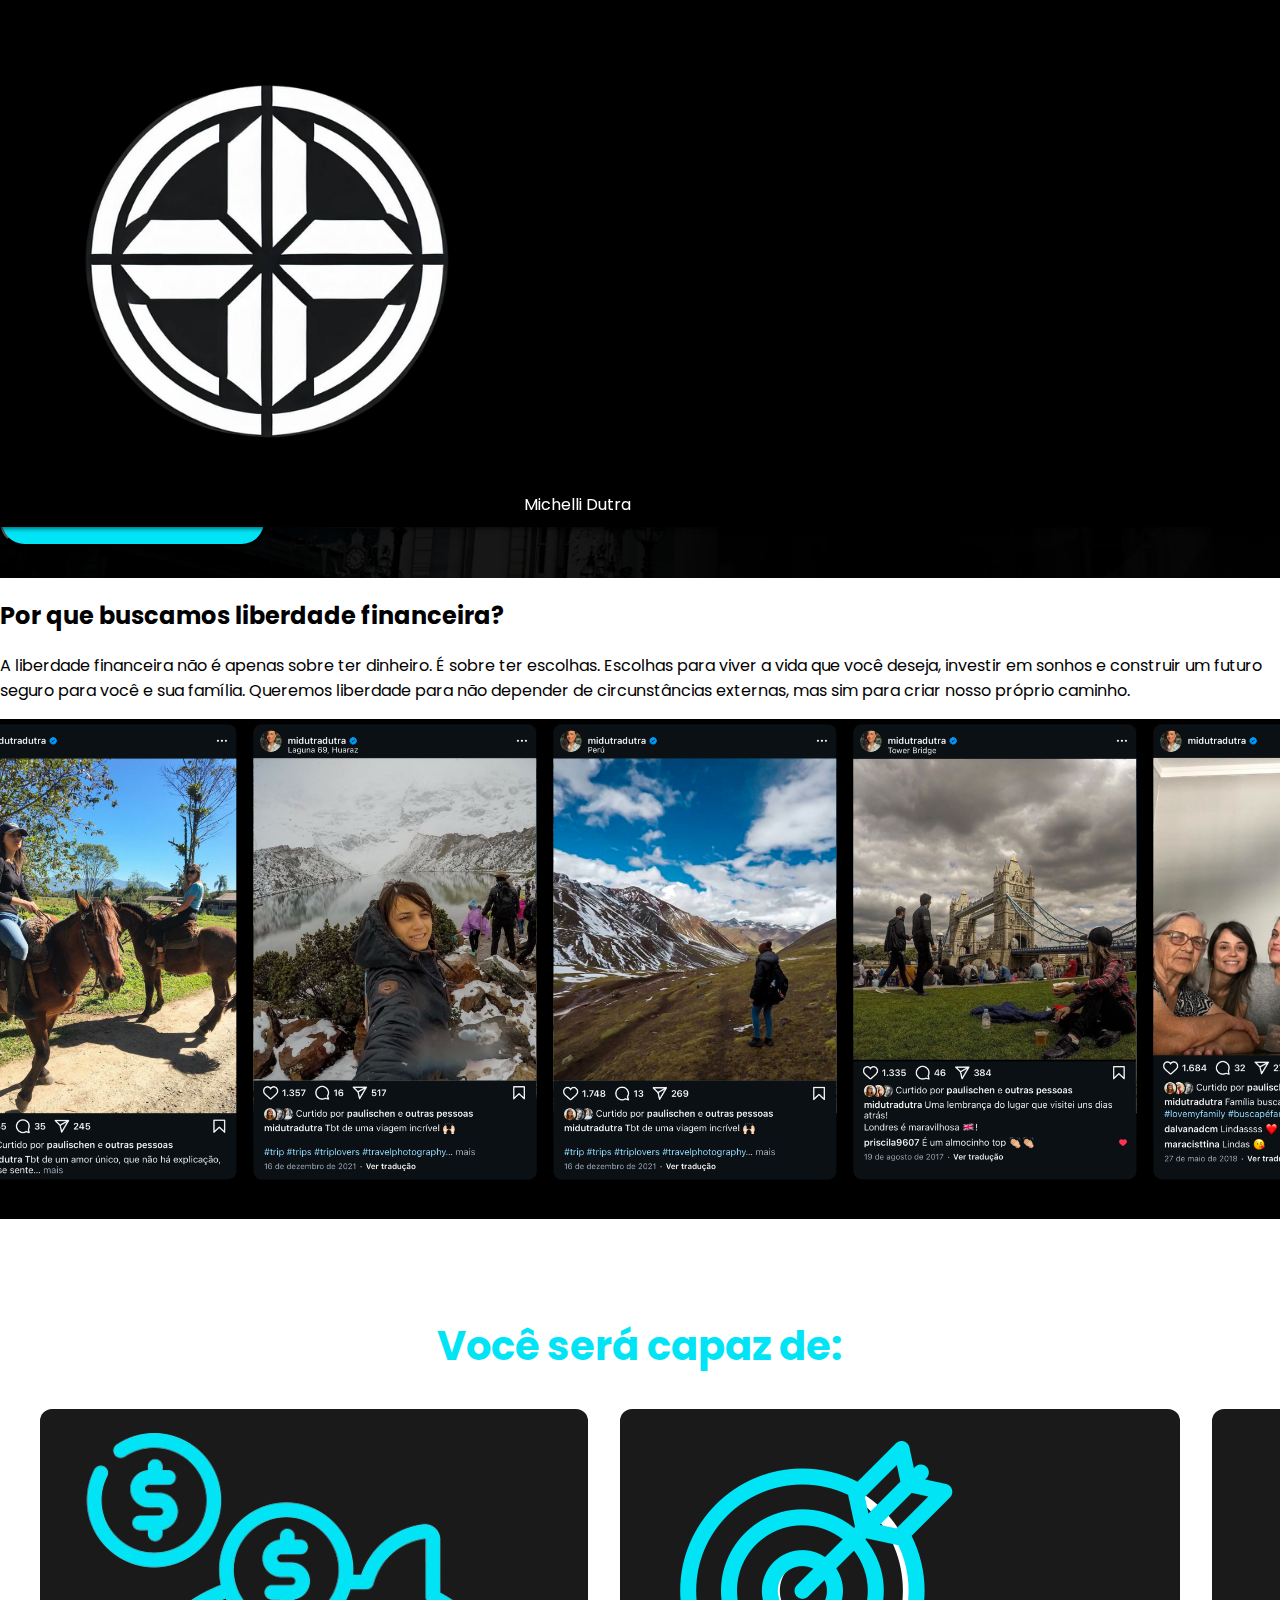
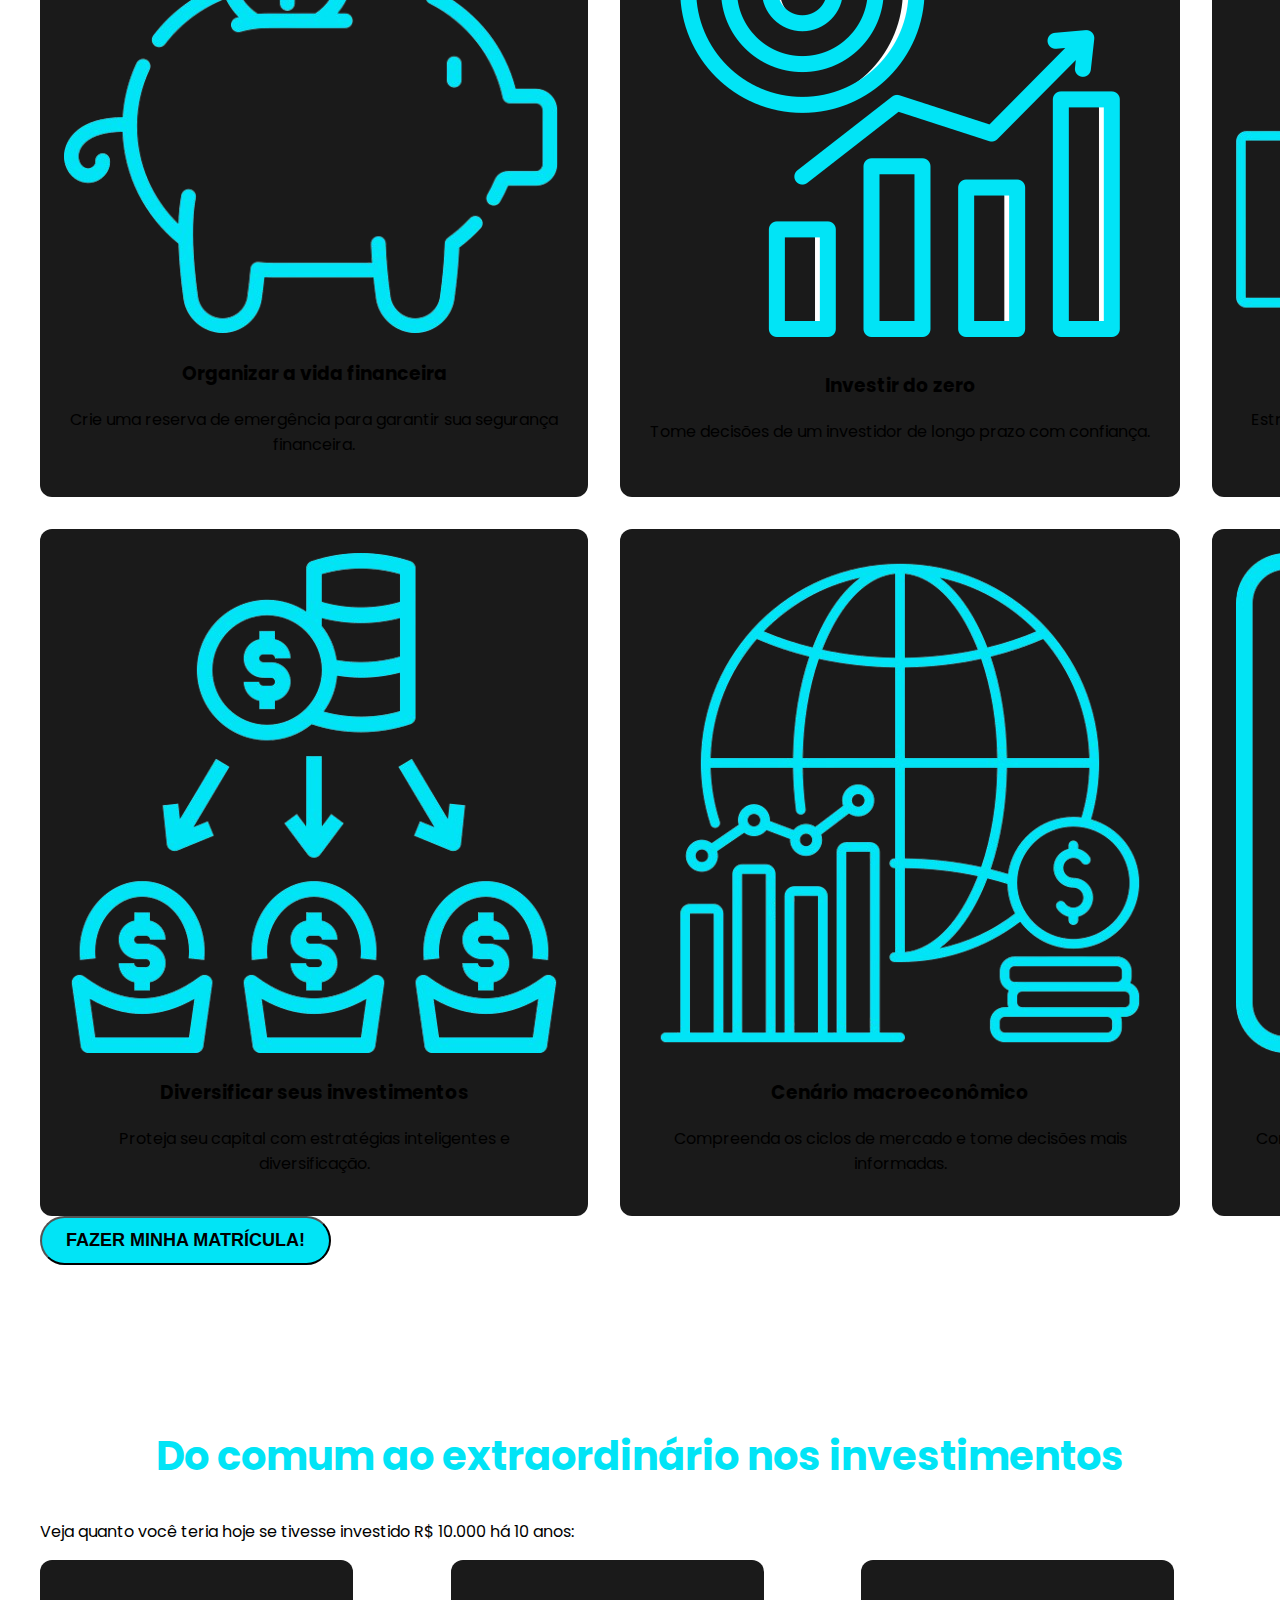
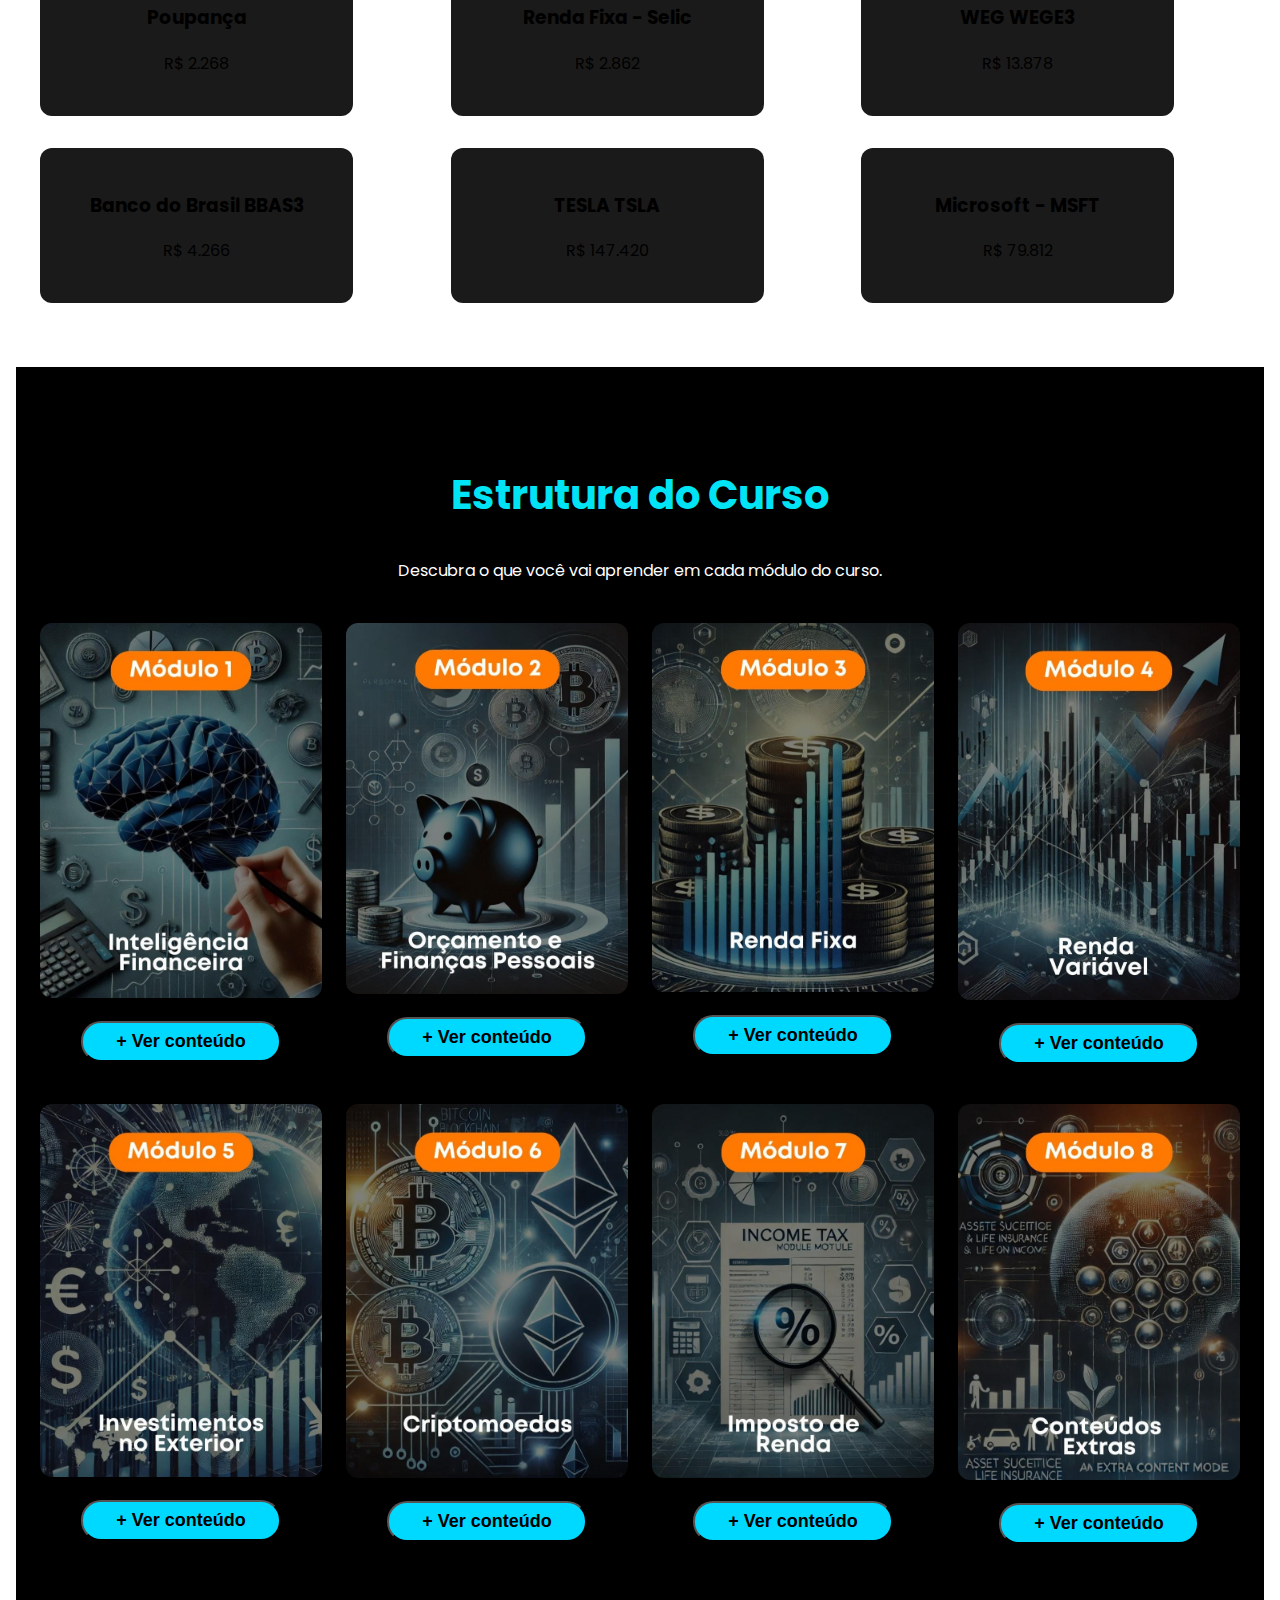
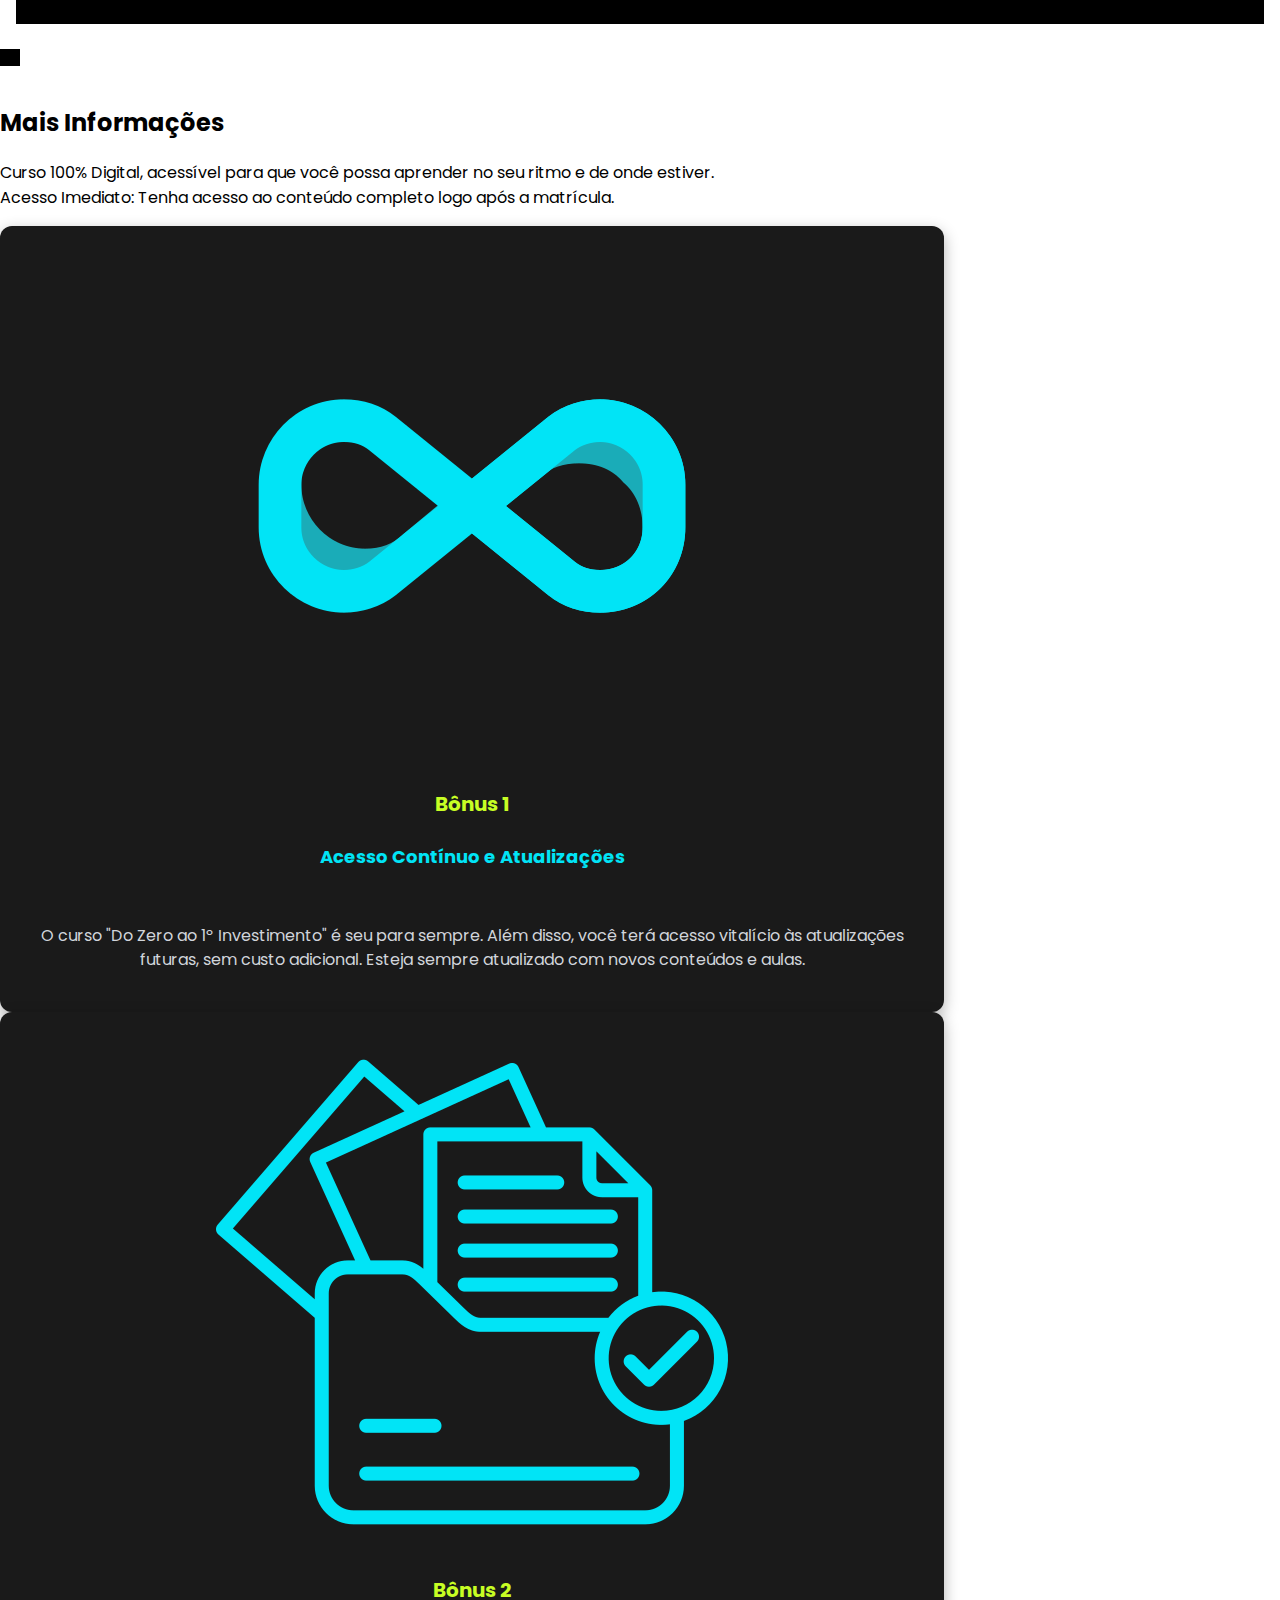
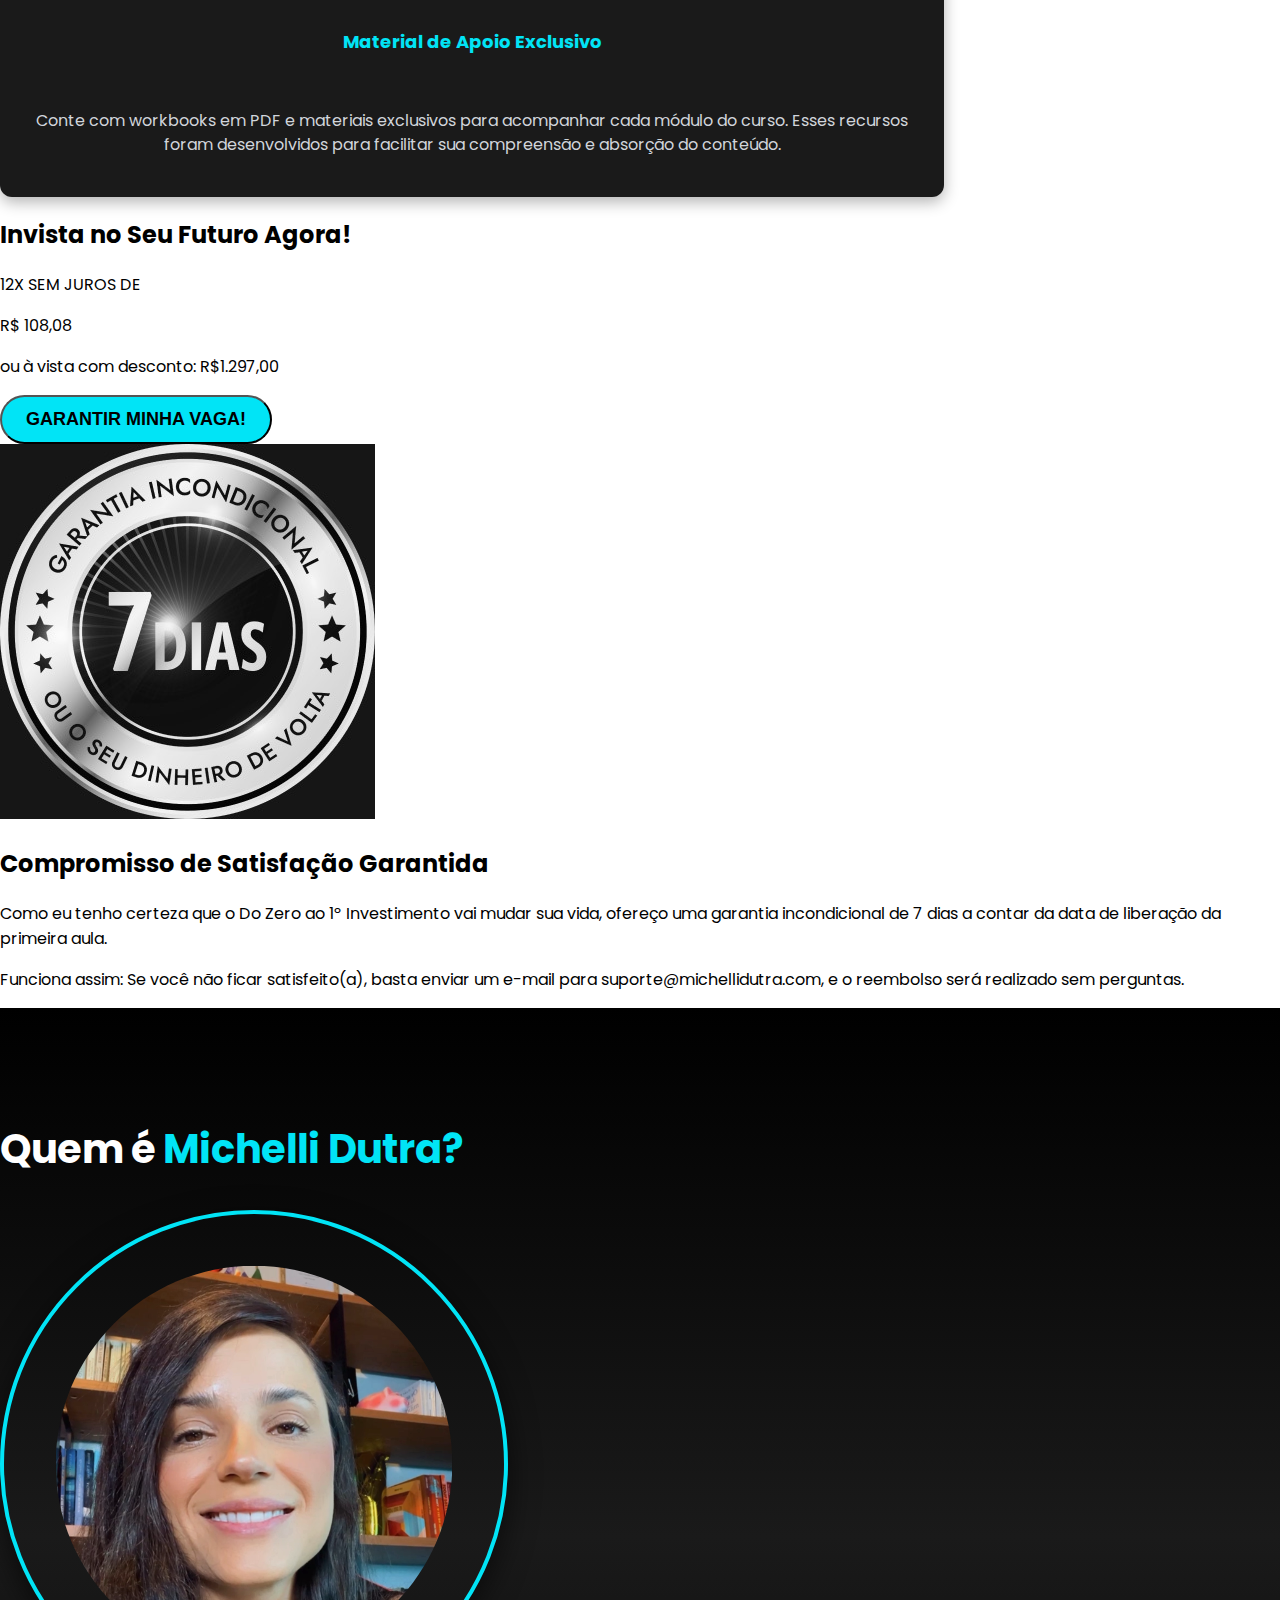
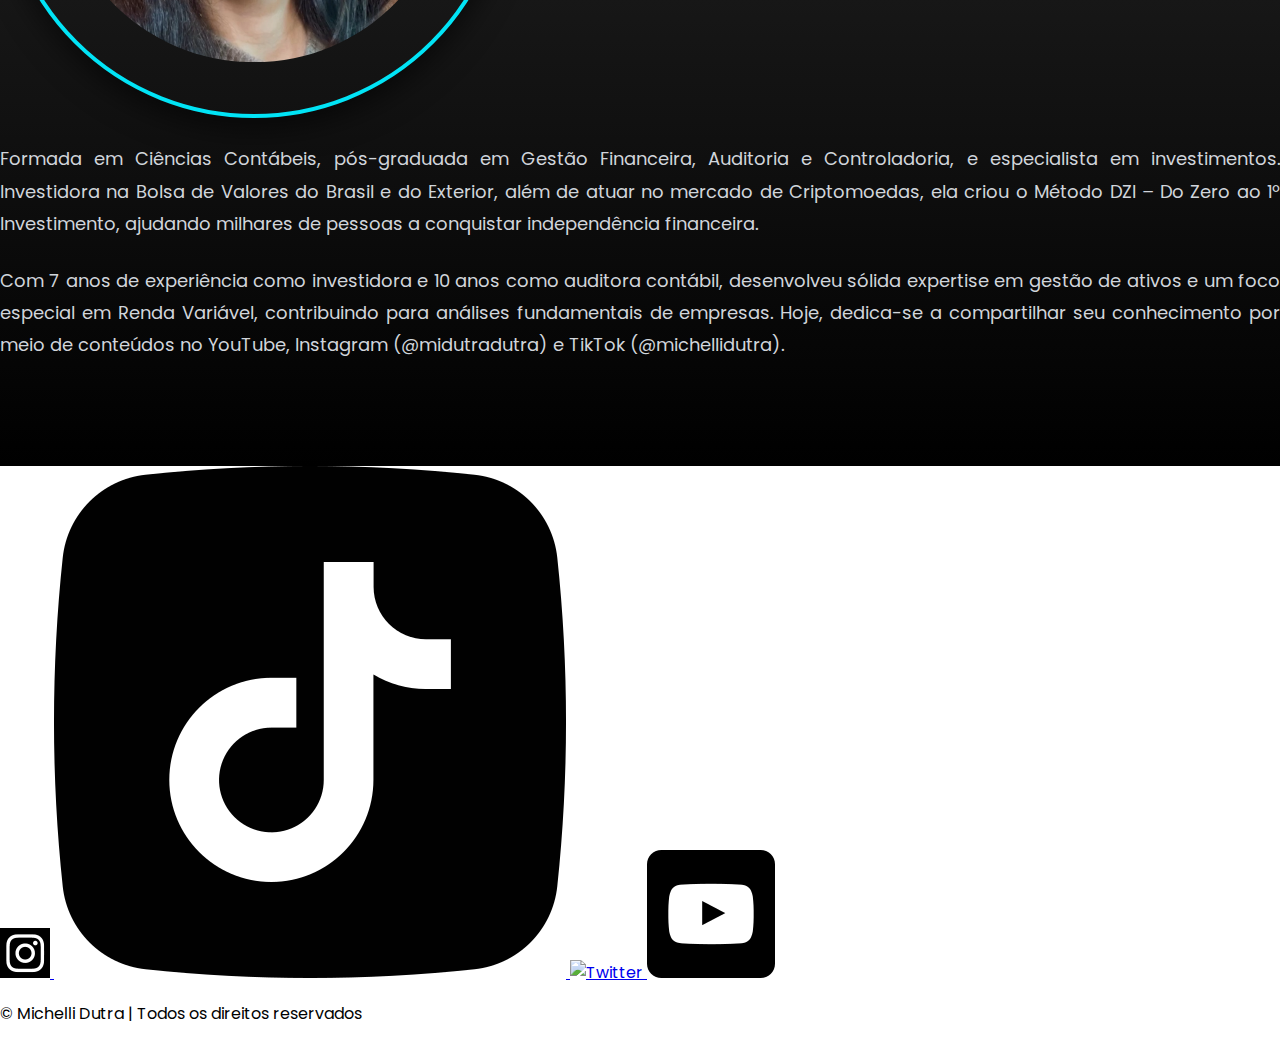
==== pages/dzi.html @ 47becf4f "Initial commit" ====
<!DOCTYPE html>
<html lang="pt-BR">
<head>
  <meta charset="UTF-8">
  <meta name="viewport" content="width=device-width, initial-scale=1.0">
  <title>Do Zero ao 1º Investimento</title>
  <script src="https://cdn.tailwindcss.com"></script>
  <link rel="stylesheet" href="../dzi.css">
  <style>
    @import url('https://fonts.googleapis.com/css2?family=Poppins:wght@400;600;700&display=swap');
  </style>
</head>
<body class="bg-black text-white font-poppins">

<!-- Navbar -->
<nav class="flex items-center justify-between p-4 bg-black fixed w-full top-0 z-10">
  <div class="flex items-center">
    <!-- Logo -->
    <img src="../assets/logo_dzi.png" alt="Logo DZI" class="w-10 h-10 mr-2">
    <!-- Nome -->
    <a href="/" class="text-2xl font-bold text-white hover:text-[#01e4f6]">Michelli Dutra</a>
  </div>
</nav>


<!-- Section 1 -->
<section
  id="header"
  class="pt-24 flex flex-col items-start md:flex-row justify-between px-6 md:px-20 py-12 bg-black bg-cover"
>
  <!-- Imagem no modo responsivo -->
  <div class="responsive-banner">
    <img src="../assets/banner2.png" alt="Banner Responsivo" class="w-full h-auto">
  </div>

  <!-- Texto principal -->
  <div class="p-6 rounded-lg" style="margin-top: 10px;">
    <h1 class="text-4xl md:text-4xl font-bold text-[#01e4f6] leading-tight">
      Do Zero ao 1º Investimento!
    </h1>
    <p class="mt-4 text-lg text-white">
      O treinamento completo de educação financeira que irá te ensinar a investir no Brasil e no exterior,
      mesmo que hoje você não saiba nada sobre o assunto.
    </p>
    <a href="https://pay.kiwify.com.br/CbCxP1Y">
      <button
        class="btn-left cta-button btn-primary font-bold mt-4 w-full max-w-xs px-12 py-2 text-lg"
      >
        GARANTIR MINHA VAGA
      </button>
    </a>
      
  </div>
</section>


  <!-- Section 2 -->
  <section id="liberdade-financeira" class="py-12 px-6 md:px-20 bg-gradient-to-b from-black via-[#1a1a1a] to-black text-white">
    <h2 class="text-3xl md:text-4xl font-bold text-center text-[#01e4f6]">
      Por que buscamos liberdade financeira?
    </h2>
    <p class="mt-4 text-lg text-center text-gray-300">
      A liberdade financeira não é apenas sobre ter dinheiro. É sobre ter escolhas. 
      Escolhas para viver a vida que você deseja, investir em sonhos e construir 
      um futuro seguro para você e sua família. Queremos liberdade para não depender 
      de circunstâncias externas, mas sim para criar nosso próprio caminho.
    </p>
  
    <!-- Galeria Carrossel -->
    <div class="carousel-container mt-8 overflow-hidden">
      <div class="carousel-track flex">
        <!-- Slides -->     
        <img src="../assets/carrosel/c1.png" alt="Imagem 1" class="carousel-item">
        <img src="../assets/carrosel/c2.png" alt="Imagem 2" class="carousel-item">
        <img src="../assets/carrosel/c3.png" alt="Imagem 3" class="carousel-item">
        <img src="../assets/carrosel/c4.png" alt="Imagem 4" class="carousel-item">
        <img src="../assets/carrosel/c5.png" alt="Imagem 5" class="carousel-item">
        <img src="../assets/carrosel/c6.png" alt="Imagem 6" class="carousel-item">
        <img src="../assets/carrosel/c7.png" alt="Imagem 7" class="carousel-item">
        <img src="../assets/carrosel/c8.png" alt="Imagem 8" class="carousel-item">
        <img src="../assets/carrosel/c9.png" alt="Imagem 9" class="carousel-item">
        <img src="../assets/carrosel/c10.png" alt="Imagem 10" class="carousel-item">
        <img src="../assets/carrosel/c11.png" alt="Imagem 11" class="carousel-item">
        <img src="../assets/carrosel/c12.png" alt="Imagem 12" class="carousel-item">
        <img src="../assets/carrosel/c13.png" alt="Imagem 13" class="carousel-item">
        <img src="../assets/carrosel/c14.png" alt="Imagem 14" class="carousel-item">
        <img src="../assets/carrosel/c15.png" alt="Imagem 15" class="carousel-item">
        <img src="../assets/carrosel/c16.png" alt="Imagem 16" class="carousel-item">
        <img src="../assets/carrosel/c17.png" alt="Imagem 17" class="carousel-item">
      </div>
    </div>    

  </section>

  <!-- Section 3 -->
  <section id="resultados" class="py-16 px-6 md:px-20 bg-black text-white relative">
    <!-- Fundo decorativo -->
    <div class="absolute inset-0 bg-gradient-to-r from-transparent via-[#01e4f6] to-transparent opacity-10 z-0"></div>
  
    <!-- Título -->
    <h2 class="text-3xl md:text-4xl font-bold text-center text-white">
      Você será capaz de:
    </h2>    
  
    <!-- Cards com imagens -->
    <div class="mt-12 grid grid-cols-1 md:grid-cols-3 gap-8 relative z-10">
      <!-- Card 1 -->
      <div class="group relative p-8 border border-[#01e4f6] rounded-lg shadow-lg transition-all duration-500 hover:scale-105">
        <div class="absolute inset-0 bg-black group-hover:bg-gradient-to-b group-hover:from-[#01e4f6] group-hover:to-black transition-all duration-500 opacity-90 rounded-lg"></div>
        <div class="relative z-10">
          <img src="../assets/pigbank2.png" alt="Organizar a vida financeira" class="mb-6 w-16 h-16 mx-auto opacity-75 group-hover:opacity-100 transition-opacity duration-300">
          <h3 class="text-lg font-semibold text-center">Organizar a vida financeira</h3>
          <p class="mt-4 text-sm text-center">
            Crie uma reserva de emergência para garantir sua segurança financeira.
          </p>
        </div>
      </div>
  
      <!-- Card 2 -->
      <div class="group relative p-8 border border-[#01e4f6] rounded-lg shadow-lg transition-all duration-500 hover:scale-105">
        <div class="absolute inset-0 bg-black group-hover:bg-gradient-to-b group-hover:from-[#01e4f6] group-hover:to-black transition-all duration-500 opacity-90 rounded-lg"></div>
        <div class="relative z-10">
          <img src="../assets/objetivos2.png" alt="Investir do zero" class="mb-6 w-16 h-16 mx-auto opacity-75 group-hover:opacity-100 transition-opacity duration-300">
          <h3 class="text-lg font-semibold text-center">Investir do zero</h3>
          <p class="mt-4 text-sm text-center">
            Tome decisões de um investidor de longo prazo com confiança.
          </p>
        </div>
      </div>
  
      <!-- Card 3 -->
      <div class="group relative p-8 border border-[#01e4f6] rounded-lg shadow-lg transition-all duration-500 hover:scale-105">
        <div class="absolute inset-0 bg-black group-hover:bg-gradient-to-b group-hover:from-[#01e4f6] group-hover:to-black transition-all duration-500 opacity-90 rounded-lg"></div>
        <div class="relative z-10">
          <img src="../assets/patrimonio2.png" alt="Plano de aposentadoria" class="mb-6 w-16 h-16 mx-auto opacity-75 group-hover:opacity-100 transition-opacity duration-300">
          <h3 class="text-lg font-semibold text-center">Plano de aposentadoria</h3>
          <p class="mt-4 text-sm text-center">
            Estruture seu plano de sucessão e conquiste independência financeira.
          </p>
        </div>
      </div>
  
      <!-- Card 4 -->
      <div class="group relative p-8 border border-[#01e4f6] rounded-lg shadow-lg transition-all duration-500 hover:scale-105">
        <div class="absolute inset-0 bg-black group-hover:bg-gradient-to-b group-hover:from-[#01e4f6] group-hover:to-black transition-all duration-500 opacity-90 rounded-lg"></div>
        <div class="relative z-10">
          <img src="../assets/diversificar2.png" alt="Diversificar seus investimentos" class="mb-6 w-16 h-16 mx-auto opacity-75 group-hover:opacity-100 transition-opacity duration-300">
          <h3 class="text-lg font-semibold text-center">Diversificar seus investimentos</h3>
          <p class="mt-4 text-sm text-center">
            Proteja seu capital com estratégias inteligentes e diversificação.
          </p>
        </div>
      </div>
  
      <!-- Card 5 -->
      <div class="group relative p-8 border border-[#01e4f6] rounded-lg shadow-lg transition-all duration-500 hover:scale-105">
        <div class="absolute inset-0 bg-black group-hover:bg-gradient-to-b group-hover:from-[#01e4f6] group-hover:to-black transition-all duration-500 opacity-90 rounded-lg"></div>
        <div class="relative z-10">
          <img src="../assets/economia2.png" alt="Cenário macroeconômico" class="mb-6 w-16 h-16 mx-auto opacity-75 group-hover:opacity-100 transition-opacity duration-300">
          <h3 class="text-lg font-semibold text-center">Cenário macroeconômico</h3>
          <p class="mt-4 text-sm text-center">
            Compreenda os ciclos de mercado e tome decisões mais informadas.
          </p>
        </div>
      </div>
  
      <!-- Card 6 -->
      <div class="group relative p-8 border border-[#01e4f6] rounded-lg shadow-lg transition-all duration-500 hover:scale-105">
        <div class="absolute inset-0 bg-black group-hover:bg-gradient-to-b group-hover:from-[#01e4f6] group-hover:to-black transition-all duration-500 opacity-90 rounded-lg"></div>
        <div class="relative z-10">
          <img src="../assets/carteirainvestimentos2.png" alt="Montar sua própria carteira" class="mb-6 w-16 h-16 mx-auto opacity-75 group-hover:opacity-100 transition-opacity duration-300">
          <h3 class="text-lg font-semibold text-center">Montar sua própria carteira</h3>
          <p class="mt-4 text-sm text-center">
            Construa uma carteira personalizada que atenda aos seus objetivos.
          </p>
        </div>
      </div>
    </div>   
    <div class="flex justify-center">
      <a href="https://pay.kiwify.com.br/CbCxP1Y">
        <button
          class="cta-button btn-primary font-bold mt-10 w-full max-w-xs px-12 py-2 text-lg"
        >
          FAZER MINHA MATRÍCULA!
        </button>
      </a>
    </div>                
  </section>

  <!-- Section 4 -->
<section id="investimentos" class="py-16 px-6 md:px-20 bg-[#1a1a1a] text-white">
  <h2 class="text-3xl md:text-4xl font-bold text-center text-white">
    Do comum ao extraordinário nos investimentos
    </h2>
    <p class="text-center mt-4 text-lg">
      Veja quanto você teria hoje se tivesse investido R$ 10.000 há 10 anos:
    </p>
  
  <div class="mt-12 grid grid-cols-1 md:grid-cols-3 gap-8">
      <!-- Card 1: Poupança -->
      <div class="p-6 bg-[#1a1a1a] rounded-lg shadow-lg text-center">
        <h3 class="text-lg font-bold text-[#01e4f6]">Poupança</h3>
        <p class="text-3xl font-extrabold mt-4" data-target="18192">R$ 0</p>
      </div>
  
      <!-- Card 2: Taxa Selic -->
      <div class="p-6 bg-[#1a1a1a] rounded-lg shadow-lg text-center">
        <h3 class="text-lg font-bold text-[#01e4f6]">Renda Fixa - Selic</h3>
        <p class="text-3xl font-extrabold mt-4" data-target="22976">R$ 0</p>
      </div>
  
      <!-- Card 3: Sanepar -->
      <div class="p-6 bg-[#1a1a1a] rounded-lg shadow-lg text-center">
        <h3 class="text-lg font-bold text-[#01e4f6]">WEG WEGE3</h3>
        <p class="text-3xl font-extrabold mt-4" data-target="112196">R$ 0</p>
      </div>
  
      <!-- Card 4: Caixa -->
      <div class="p-6 bg-[#1a1a1a] rounded-lg shadow-lg text-center">
        <h3 class="text-lg font-bold text-[#01e4f6]">Banco do Brasil BBAS3</h3>
        <p class="text-3xl font-extrabold mt-4" data-target="34365">R$ 0</p>
      </div>
  
      <!-- Card 5: Fundo de Investimento -->
      <div class="p-6 bg-[#1a1a1a] rounded-lg shadow-lg text-center">
        <h3 class="text-lg font-bold text-[#01e4f6]">TESLA TSLA</h3>
        <p class="text-3xl font-extrabold mt-4" data-target="1194284">R$ 0</p>
      </div>
  
      <!-- Card 6: Bitcoin -->
      <div class="p-6 bg-[#1a1a1a] rounded-lg shadow-lg text-center">
        <h3 class="text-lg font-bold text-[#01e4f6]">Microsoft - MSFT</h3>
        <p class="text-3xl font-extrabold mt-4" data-target="646415">R$ 0</p>
      </div>
    </div>  
</section>

  <!-- Section 5 -->
  <section id="estrutura-curso" class="py-16 px-6 md:px-20 bg-black text-white mx-auto max-w-[1920px]">
    <h2 class="text-3xl md:text-4xl font-bold text-center text-white">
      Estrutura do Curso
  </h2>
  <p class="text-center mt-4 text-lg">
      Descubra o que você vai aprender em cada módulo do curso.
  </p>

  <div class="estrutura-grid mt-12 grid grid-cols-2 sm:grid-cols-2 md:grid-cols-2 lg:grid-cols-4 gap-6">
    <!-- Módulo 1 -->
      <div class="relative bg-gradient-to-b from-[#1e1e1e] to-[#101010] rounded-lg shadow-lg overflow-hidden min-h-[400px] flex flex-col">
          <div class="p-4 flex flex-col items-center">
            <img src="../assets/modulo1.jpeg" 
            alt="Mindset Financeiro" 
            class="w-full h-auto aspect-[4/5] object-cover mt-4 rounded-lg">
                     <button class="btn-primary w-full mt-4" onclick="openModule('Módulo 1', module1Content)">
                  <span class="text-lg font-bold">+</span> Ver conteúdo
              </button>
          </div>
      </div>

      <!-- Módulo 2 -->
      <div class="relative bg-gradient-to-b from-[#1e1e1e] to-[#101010] rounded-lg shadow-lg overflow-hidden min-h-[400px] flex flex-col">
          <div class="p-4 flex flex-col items-center">
            <img src="../assets/modulo2.jpeg" 
            alt="Mindset Financeiro" 
            class="w-full h-auto aspect-[4/5] object-cover mt-4 rounded-lg">              <button class="btn-primary w-full mt-4" onclick="openModule('Módulo 2', module2Content)">
                  <span class="text-lg font-bold">+</span> Ver conteúdo
              </button>
          </div>
      </div>

      <!-- Módulo 3 -->
      <div class="relative bg-gradient-to-b from-[#1e1e1e] to-[#101010] rounded-lg shadow-lg overflow-hidden min-h-[400px] flex flex-col">
          <div class="p-4 flex flex-col items-center">
            <img src="../assets/modulo3.jpeg" 
            alt="Mindset Financeiro" 
            class="w-full h-auto aspect-[4/5] object-cover mt-4 rounded-lg">              <button class="btn-primary w-full mt-4" onclick="openModule('Módulo 3', module3Content)">
                  <span class="text-lg font-bold">+</span> Ver conteúdo
              </button>
          </div>
      </div>

      <!-- Módulo 4 -->
      <div class="relative bg-gradient-to-b from-[#1e1e1e] to-[#101010] rounded-lg shadow-lg overflow-hidden min-h-[400px] flex flex-col">
          <div class="p-4 flex flex-col items-center">
            <img src="../assets/modulo4.jpeg" 
            alt="Mindset Financeiro" 
            class="w-full h-auto aspect-[4/5] object-cover mt-4 rounded-lg">              <button class="btn-primary w-full mt-4" onclick="openModule('Módulo 4', module4Content)">
                  <span class="text-lg font-bold">+</span> Ver conteúdo
              </button>
          </div>
      </div>

      <!-- Módulo 5 -->
      <div class="relative bg-gradient-to-b from-[#1e1e1e] to-[#101010] rounded-lg shadow-lg overflow-hidden min-h-[400px] flex flex-col">
          <div class="p-4 flex flex-col items-center">
            <img src="../assets/modulo5.jpeg" 
            alt="Mindset Financeiro" 
            class="w-full h-auto aspect-[4/5] object-cover mt-4 rounded-lg">              <button class="btn-primary w-full mt-4" onclick="openModule('Módulo 5', module5Content)">
                  <span class="text-lg font-bold">+</span> Ver conteúdo
              </button>
          </div>
      </div>

      <!-- Módulo 6 -->
      <div class="relative bg-gradient-to-b from-[#1e1e1e] to-[#101010] rounded-lg shadow-lg overflow-hidden min-h-[400px] flex flex-col">
          <div class="p-4 flex flex-col items-center">
            <img src="../assets/modulo6.jpeg" 
            alt="Mindset Financeiro" 
            class="w-full h-auto aspect-[4/5] object-cover mt-4 rounded-lg">              <button class="btn-primary w-full mt-4" onclick="openModule('Módulo 6', module6Content)">
                  <span class="text-lg font-bold">+</span> Ver conteúdo
              </button>
          </div>
      </div>

      <!-- Módulo 7 -->
      <div class="relative bg-gradient-to-b from-[#1e1e1e] to-[#101010] rounded-lg shadow-lg overflow-hidden min-h-[400px] flex flex-col">
          <div class="p-4 flex flex-col items-center">
            <img src="../assets/modulo7.jpeg" 
            alt="Mindset Financeiro" 
            class="w-full h-auto aspect-[4/5] object-cover mt-4 rounded-lg">              <button class="btn-primary w-full mt-4" onclick="openModule('Módulo 7', module7Content)">
                  <span class="text-lg font-bold">+</span> Ver conteúdo
              </button>
          </div>
      </div>

      <!-- Módulo 8 -->
      <div class="relative bg-gradient-to-b from-[#1e1e1e] to-[#101010] rounded-lg shadow-lg overflow-hidden min-h-[400px] flex flex-col">
          <div class="p-4 flex flex-col items-center">
            <img src="../assets/modulo8.jpeg" 
            alt="Mindset Financeiro" 
            class="w-full h-auto aspect-[4/5] object-cover mt-4 rounded-lg">              <button class="btn-primary w-full mt-4" onclick="openModule('Módulo 8', module8Content)">
                  <span class="text-lg font-bold">+</span> Ver conteúdo
              </button>
          </div>
      </div>
  </div>
</section>

<!-- Modal -->
<div id="modal" class="fixed inset-0 flex items-center justify-center bg-black bg-opacity-50 hidden">
  <div class="bg-gradient-to-b from-black to-gray-900 text-white rounded-lg shadow-lg w-11/12 md:w-2/3 p-6">
    <div class="flex justify-between items-center mb-4">
          <h2 id="modal-title" class="text-lg font-bold"></h2>
          <button onclick="closeModal()" class="text-lg font-bold">&times;</button>
      </div>
      <ul id="modal-content" class="list-disc ml-5 space-y-2"></ul>
  </div>
</div>

<script>
  // Conteúdo dos módulos
  const module1Content = [
  "Aula 1: Crenças Limitantes sobre Dinheiro",
  "Aula 2: Crenças Limitantes Pessoais",
  "Aula 3: Estabelecimento de Metas",
  "Aula 4: Aprendizado Constante",
  "Aula 5: Ciclo da Prisão",
  "Aula 6: Tudo se Compra com o Tempo",
];

const module2Content = [
  "Aula 1: Orçamento / Dividindo o Orçamento",
  "Aula 2: Controle do Orçamento",
  "Aula 3: Dívidas",
  "Aula 4: Cartão de Crédito",
  "Aula 5: Consórcio",
  "Aula 6: Dicas Práticas para Comprar Melhor",
  "Aula 7: Planilha de Orçamento e Gastos",
  "Aula 8: Fim da Fase 1",
];

const module3Content = [
  "Aula 1: Inflação - o que é e como funciona",
  "Aula 2: Juros compostos e a importância de investir o seu dinheiro",
  "Aula 3: Por onde investir: Banco vs Corretora",
  "Aula 4: Como ver se o banco ou corretora são lucrativos",
  "Aula 5: Renda Fixa - o que é e como funciona",
  "Aula 6: Tesouro Direto",
  "Aula 7: IOF (Imposto sobre Operações Financeiras)",
  "Aula 8: Explorando o site do Tesouro",
  "Aula 9: Tesouro Selic",
  "Aula 10: Tesouro Prefixado",
  "Aula 11: Tesouro IPCA+",
  "Aula 12: Juros Semestrais",
  "Aula 13: Investindo nos Títulos Públicos na prática",
  "Aula 14: CDB",
  "Aula 15: LCI e LCA",
  "Aula 16: Investindo em CDB, LCI e LCA na prática",
  "Aula 17: Debêntures",
  "Aula 18: Investindo em Debêntures na prática",
  "Aula 19: CRI e CRA",
  "Aula 20: CRI e CRA na prática",
  "Aula 21: Fundos de Renda Fixa",
  "Aula 22: Comparando Fundos de Renda Fixa",
  "Aula 23: Simulando o efeito do come cotas",
  "Aula 24: COE",
  "Aula 25: Escolhendo Ativos de Renda Fixa",
  "Aula 26: Onde minha Reserva de Emergência rende mais",
  "Aula 27: Como acompanhar a marcação a mercado",
  "Aula 28: Encerramento",
];

const module4Content = [
  "Aula 1: Renda Variável e Escolas de Análise",
  "Aula 2: Ações, o que são e por que investir",
  "Aula 3: Nomenclatura e diferenças entre os tipos de ações",
  "Aula 4: Métricas e indicadores (Fundamentos)",
  "Aula 5: Sites e ferramentas para consulta de indicadores",
  "Aula 6: Compra de ações pelo homebroker",
  "Aula 7: Como calcular o preço médio",
  "Aula 8: Proventos, Dividendos e JCP",
  "Aula 9: Bonificaçāo",
  "Aula 10: Subscrição",
  "Aula 11: Aderindo a uma subscriçāo na prática",
  "Aula 12: Desdobramento e grupamento",
  "Aula 13: Aluguel de açōes",
  "Aula 14: Fundos de açōes",
  "Aula 15: Fundos Multimercados",
  "Aula 16: IR nas açōes",
  "Aula 17: Conhecendo os Fundos Imobiliários",
  "Aula 18: Analisando e comprando um FII na prática",
  "Aula 19: Previdência Privada",
  "Aula 20: Reserva de valor",
  "Aula 21: Reserva em vólar",
  "Aula 22: Metais Preciosos",
  "Aula 23: Bitcoin",
  "Aula 24: ETFs",
  "Aula 25: Construindo a sua Carteira de Investimentos",
  "Aula 26: Quando vender um ativo",
  "Aula 27: Encerramento do módulo",
];

const module5Content = [
  "Aula 1: Por que investir no exterior?",
  "Aula 2: Como investir no exterior sem sair do País",
  "Aula 3: Como funciona a corretora americana",
  "Aula 4: Abertura de conta no exterior",
  "Aula 5: Enviando dinheiro para fora do País",
  "Aula 6: Renda Variável - EUA",
  "Aula 7: Renda Fixa - EUA",
  "Aula 8: Ferramentas para analisar ativos",
  "Aula 9: Comprando ativos na prática",
  "Aula 10: Como funcionam os impostos",
  "Aula 11: Encerramento do Módulo 5",
];

const module6Content = [
  "Aula 1: O que são Criptomoedas",
  "Aula 2: Comprando e vendendo Bitcoin",
  "Aula 3: Configurando uma carteira externa",
  "Aula 4: Como transferir seus Bitcoins",
  "Aula 5: Imposto de Renda no Bitcoin",
];

const module7Content = [
  "Aula 1: Preenchendo a declaraçāo de IR",
  "Aula 2: Declarando ativos de renda fixa",
  "Aula 3: Declarando ativos de renda variável - Fundos Imobiliários",
  "Aula 4: Declarando ativos de renda variável - Açōes",
  "Aula 5: Declarando ativos de renda variável - Stocks",
  "Aula 6: Declarando ativos de renda variável - REITs",
  "Aula 7: Declarando ativos de renda variável - ETFs",
  "Aula 8: Declarando ativos de renda variável - Criptomoedas",
  "Aula 9: Gerando DARF para pagamento de Imposto de FIIs",
  "Aula 10: Gerando DARF para pagamento de Imposto de Açōes",
];

const module8Content = [
  "Aula 1: De quanto preciso para viver de renda",
  "Aula 2: Sucessão patrimonial",
  "Aula 3: Seguro de vida",
];

  // Função para abrir o modal
  function openModule(moduleName, content) {
      const modal = document.getElementById('modal');
      const modalTitle = document.getElementById('modal-title');
      const modalContent = document.getElementById('modal-content');

      modalTitle.textContent = moduleName;
      modalContent.innerHTML = content.map(item => `<li>${item}</li>`).join('');

      modal.classList.remove('hidden');
  }

  // Função para fechar o modal
  function closeModal() {
      const modal = document.getElementById('modal');
      modal.classList.add('hidden');
  }
</script>

<!-- Section 6: Mais Informações -->
<section id="mais-informacoes" class="relative py-16 px-6 md:px-10 bg-gradient-to-br from-black via-[#1a1a1a] to-black text-white overflow-hidden">
  <!-- Fundo decorativo -->
  <div class="absolute inset-0 bg-gradient-to-t from-transparent to-[#1a1a1a] opacity-25 pointer-events-none"></div>

  <div class="relative z-10 max-w-5xl mx-auto text-center">
    <!-- Título -->
    <h2 class="text-3xl md:text-4xl font-bold text-center text-[#01e4f6] mb-4">
      Mais Informações
    </h2>

    <!-- Texto Principal -->
    <p class="text-lg leading-relaxed text-gray-300">
      <span class="font-bold text-[#c7fe24]">Curso 100% Digital</span>, acessível para que você possa aprender no seu ritmo e de onde estiver. <br>
      <span class="font-bold text-[#c7fe24]">Acesso Imediato:</span> Tenha acesso ao conteúdo completo logo após a matrícula.
    </p>

    <!-- Informações em Ícones -->
    <div class="grid grid-cols-1 md:grid-cols-2 gap-8 mt-12 place-items-center">
      <!-- Bônus 1 -->
      <div class="p-6 bg-[#1a1a1a] rounded-lg shadow-lg hover:scale-105 transition-transform text-center w-full md:w-80">
        <div class="flex justify-center mb-4">
          <img src="../assets/ilimitado.png" alt="Acesso Contínuo" class="w-14 h-14">
        </div>
        <h3 class="text-lg font-bold text-[#c7fe24] mb-2">Bônus 1</h3>
        <h4 class="text-lg font-bold text-[#01e4f6]">Acesso Contínuo e Atualizações</h4>
        <p class="text-gray-300 mt-2">
          O curso "Do Zero ao 1º Investimento" é seu para sempre. Além disso, você terá acesso vitalício às atualizações futuras, sem custo adicional. Esteja sempre atualizado com novos conteúdos e aulas.
        </p>
      </div>

      <!-- Bônus 2 -->
      <div class="p-6 bg-[#1a1a1a] rounded-lg shadow-lg hover:scale-105 transition-transform text-center w-full md:w-80">
        <div class="flex justify-center mb-4">
          <img src="../assets/materiais.png" alt="Workbooks e PDFs" class="w-14 h-14">
        </div>
        <h3 class="text-lg font-bold text-[#c7fe24] mb-2">Bônus 2</h3>
        <h4 class="text-lg font-bold text-[#01e4f6]">Material de Apoio Exclusivo</h4>
        <p class="text-gray-300 mt-2">
          Conte com workbooks em PDF e materiais exclusivos para acompanhar cada módulo do curso. Esses recursos foram desenvolvidos para facilitar sua compreensão e absorção do conteúdo.
        </p>
      </div>
    </div>
  </div>

  <!-- Divisor Diagonal -->
  <div class="absolute bottom-0 left-0 w-full h-16 bg-gradient-to-t from-[#1a1a1a] to-transparent"></div>
</section>

<!-- Section 7: Preço -->
<section id="preco" class="py-16 px-6 md:px-20 bg-black text-white text-center">
  <div class="max-w-md mx-auto">
    <!-- Call to Action -->
    <h2 class="text-2xl md:text-3xl lg:text-4xl font-bold text-center text-[#01e4f6] mb-8">
      Invista no Seu Futuro Agora!
    </h2>

    <!-- Texto superior -->
    <p class="text-lg mb-4 font-light text-gray-300">12X SEM JUROS DE</p>

    <!-- Valor -->
    <div class="text-6xl font-extrabold leading-none">
      <span class="text-[#c7fe24]">R$</span> <span class="text-white">108,08</span>
    </div>

    <!-- Texto inferior -->
    <p class="mt-4 text-lg text-gray-300">
      ou à vista <span class="font-bold text-white">com desconto:</span> 
      <span class="font-bold text-[#c7fe24]">R$1.297,00</span>
    </p>

    <!-- Botão -->
    <div class="flex justify-center">
      <a href="https://pay.kiwify.com.br/CbCxP1Y">
        <button
          class="cta-button btn-primary font-bold mt-10 w-full max-w-xs px-12 py-2 text-lg"
        >
        GARANTIR MINHA VAGA!
        </button>
      </a>
    </div> 
  </div>
</section>

<!-- Section 8: Preço -->
<section id="garantia" class="py-8 px-4 md:px-10 bg-[#1a1a1a] text-white">
  <div>
    <!-- Imagem Garantia -->
    <div class="flex justify-center">
      <img src="../assets/7dias.jpg" alt="Garantia 7 Dias" class="garantia-img w-64 h-auto rounded-lg shadow-lg mt-4 mb-8"">
    </div>
    <!-- Conteúdo Garantia -->
    <div>
      <h2 class="text-3xl md:text-4xl font-bold text-center text-[#01e4f6]">
        <span class="text-white">Compromisso de</span>
        <span class="text-[#01e4f6]">Satisfação Garantida</span>
      </h2>           
      <p class="text-md text-gray-300 leading-relaxed mt-4 text-center">
        Como eu tenho certeza que o <span class="text-[#01e4f6] font-semibold">Do Zero ao 1º Investimento</span>
        vai mudar sua vida, ofereço uma garantia incondicional de 7 dias a contar da data de liberação da primeira aula.
      </p>
      <p class="garantia-text text-lg text-center">
        Funciona assim: Se você não ficar satisfeito(a), basta enviar um e-mail para
        <span class="font-semibold text-white">suporte@michellidutra.com</span>, e o reembolso será realizado sem perguntas.
      </p>
      
    </div>
  </div>
</section>

<section id="criadora" class="py-20 px-10 md:px-32 bg-gradient-to-b from-black via-[#1a1a1a] to-black text-white">
  <div class="max-w-screen-lg mx-auto">
    <!-- Título da Seção -->
    <div class="text-center mb-12">
      <h2 class="text-3xl md:text-4xl font-bold text-center text-white">
        Quem é <span class="text-[#01e4f6]">Michelli Dutra?</span>
      </h2>
    </div>
    
    <!-- Layout com Imagem e Texto -->
    <div class="grid grid-cols-1 md:grid-cols-2 gap-12 items-center">
      <!-- Imagem -->
      <div class="flex justify-center">
        <img src="../assets/midutra_foto.png" alt="Michelli Dutra" class="w-80 h-80 md:w-96 md:h-96 rounded-full shadow-lg border-4 border-[#01e4f6]">
      </div>
      
      <!-- Texto -->
      <div>
        <p class="text-lg leading-relaxed text-gray-300 mb-6">
          Formada em Ciências Contábeis, pós-graduada em Gestão Financeira, Auditoria e Controladoria, e especialista em investimentos. Investidora na Bolsa de Valores do Brasil e do Exterior, além de atuar no mercado de Criptomoedas, ela criou o Método DZI – Do Zero ao 1º Investimento, ajudando milhares de pessoas a conquistar independência financeira.
        </p>
        <p class="text-lg leading-relaxed text-gray-300">
          Com 7 anos de experiência como investidora e 10 anos como auditora contábil, desenvolveu sólida expertise em gestão de ativos e um foco especial em Renda Variável, contribuindo para análises fundamentais de empresas. Hoje, dedica-se a compartilhar seu conhecimento por meio de conteúdos no YouTube, Instagram (@midutradutra) e TikTok (@michellidutra).
        </p>
      </div>
    </div>
  </div>
</section>

<!-- Footer -->
<section>
<footer class="bg-black py-10">
  <div class="container mx-auto text-center">
      <div class="flex justify-center space-x-6 mb-6">
          <a href="https://www.instagram.com/midutradutra/" target="_blank" class="hover:opacity-75">
              <img src="../assets/instagram.png" alt="Instagram" class="w-8 h-8">
          </a>
          <a href="https://www.tiktok.com/@michellidutra" target="_blank" class="hover:opacity-75">
              <img src="../assets/tiktok.png" alt="TikTok" class="w-8 h-8">
          </a>
          <a href="https://x.com/dutrami_em" target="_blank" class="hover:opacity-75">
              <img src="../assets/twitter.png" alt="Twitter" class="w-8 h-8">
          </a>
          <a href="https://www.youtube.com/@Midutradutra" target="_blank" class="hover:opacity-75">
              <img src="../assets/youtube.png" alt="YouTube" class="w-8 h-8">
          </a>
      </div>
      <p class="text-sm text-gray-400">© Michelli Dutra | Todos os direitos reservados</p>
  </div>
</footer>
</section>

  <!-- Importar o JS -->
  <script src="../dzi.js"></script>
  
</body>
</html>
---- dzi.css ----
/* Fonte Geral */
body {
  font-family: 'Poppins', sans-serif;
  margin: 0;
  padding: 0;
  box-sizing: border-box;
}

/* Navbar */
nav {
  position: fixed;
  top: 0;
  left: 0;
  width: 100%;
  background-color: black;
  z-index: 1100; /* Garante que o navbar sempre esteja no topo */
  padding: 10px 20px;
  box-shadow: 0 2px 4px rgba(0, 0, 0, 0.5);
}

nav a {
  color: white;
  text-decoration: none;
  transition: color 0.3s ease;
}

nav a:hover {
  color: #01e4f6;
}

/* Nova cor para os botões */
.btn-primary {
  background-color: #00d9ff;
  color: black;
  padding: 0.75rem 1.5rem;
  border-radius: 9999px;
  font-weight: bold;
  font-size: 1.125rem;
  text-align: center;
  cursor: pointer;
  display: inline-block;
  transition: all 0.3s ease;
}

.btn-primary:hover {
  background-color: #00c1e6;
  box-shadow: 0 8px 15px rgba(0, 0, 0, 0.3);
  transform: translateY(-3px);
}

button:hover {
  box-shadow: 0 10px 20px rgba(0, 0, 0, 0.25), 0 4px 6px rgba(0, 0, 0, 0.22);
}

.btn-left {
  margin-left: 0; /* Alinhamento à esquerda */
  text-align: center; /* Alinha o texto dentro do botão */
  z-index: 1; /* Garante que o botão fique atrás do navbar */
  position: relative; /* Garante que o z-index seja aplicado */
}

.btn-center {
  margin: 0 auto; /* Centraliza o botão horizontalmente */
  display: block; /* Garante que o botão respeite o alinhamento */
  text-align: center; /* Alinha o texto dentro do botão */
}

/* Estilos para o botão CTA (GARANTIR MINHA VAGA) */
.cta-button {
  background-color: #01e4f6;
  color: #000;
  font-size: 1.125rem;
  font-weight: bold;
  text-align: center;
  padding: 0.75rem 1.5rem;
  border-radius: 9999px;
  cursor: pointer;
  display: inline-block;
  transition: all 0.3s ease;
  z-index: 10;
  position: relative;

}

.cta-button:hover {
  background-color: #00c7e6;
  transform: scale(1.05);
  box-shadow: 0 8px 15px rgba(0, 0, 0, 0.3);
}

/* Fundo decorativo */
.absolute.inset-0 {
  z-index: 10;
}

/* Botão */
.cta-button {
  z-index: 10; /* Coloca acima do fundo decorativo */
  position: relative; /* Garante que o z-index seja aplicado */
}


/* Carrossel */
.carousel-container {
  position: relative;
  width: 100%;
  overflow: hidden;
  background-color: black;
}

.carousel-track {
  display: flex;
  align-items: center;
  will-change: transform;
}

.carousel-item {
  flex-shrink: 0;
  width: 300px;
  height: 500px;
  object-fit: cover;
  margin: 0;
}

/* Section 3: Resultados */
#resultados {
  max-width: 1200px;
  margin: 0 auto;
  padding: 4rem 1.5rem; /* Ajustado para garantir padding consistente */
  position: relative;
  z-index: 0; /* Resolve sobreposição com o navbar */
}

#resultados h2 {
  font-size: 2.5rem;
  font-weight: bold;
  color: #01e4f6;
  text-align: center;
}

#resultados .grid {
  display: grid;
  grid-template-columns: repeat(1, 1fr);
  gap: 2rem;
}

#resultados .group {
  background-color: #1a1a1a;
  border-radius: 12px;
  padding: 1.5rem;
  text-align: center;
  transition: transform 0.3s ease, box-shadow 0.3s ease;
}

#resultados .group:hover {
  transform: translateY(-10px);
  box-shadow: 0 10px 20px rgba(0, 0, 0, 0.5);
}

/* Responsividade para Section 3 */
@media (min-width: 768px) {
  #resultados .grid {
    grid-template-columns: repeat(2, 1fr);
  }
}

@media (min-width: 1024px) {
  #resultados .grid {
    grid-template-columns: repeat(3, 1fr);
  }
}

/* Section 4: Investimentos */
#investimentos {
  max-width: 1200px;
  margin: 0 auto;
  padding: 4rem 1.5rem; /* Ajustado para ser igual ao Section 3 */
  position: relative;
  z-index: 0;
}

#investimentos h2 {
  font-size: 2.5rem;
  font-weight: bold;
  color: #01e4f6;
  text-align: center;
}

#investimentos .grid {
  display: grid;
  grid-template-columns: repeat(1, 1fr);
  gap: 2rem;
}

#investimentos .p-6 {
  background-color: #1a1a1a;
  border-radius: 12px;
  padding: 1.5rem;
  text-align: center;
  transition: transform 0.3s ease, box-shadow 0.3s ease;
}

#investimentos .p-6:hover {
  transform: translateY(-10px);
  box-shadow: 0 10px 20px rgba(0, 0, 0, 0.5);
}

/* Responsividade para Section 4 */
@media (min-width: 768px) {
  #investimentos .grid {
    grid-template-columns: repeat(2, 1fr);
  }
}

@media (min-width: 1024px) {
  #investimentos .grid {
    grid-template-columns: repeat(3, 1fr);
  }

}

/* Section 5: Estrutura do Curso */
/* Estilos para o modal */
#modal {
  backdrop-filter: blur(5px);
  z-index: 50;
}

#modal-content {
  max-height: 400px;
  overflow-y: auto;
}

#modal button {
  background-color: black;
  border: none;
  cursor: pointer;
}

/* Ajuste para os módulos */
/* Section 5: Estrutura do Curso */
#estrutura-curso {
  padding: 4rem 1.5rem;
  background-color: #000;
  color: #fff;
  text-align: center;
  max-width: 1200px;
  margin: 0 auto;
}

#estrutura-curso h2 {
  font-size: 2.5rem;
  font-weight: bold;
  color: #01e4f6;
}

#estrutura-curso .grid {
  display: grid;
  grid-template-columns: repeat(2, 1fr); /* Padrão para telas menores */
  gap: 1.5rem;
  margin-top: 2.5rem;
}

@media (min-width: 1024px) {
  #estrutura-curso .grid {
    grid-template-columns: repeat(4, 1fr); /* 4 colunas em telas maiores */
  }
}

/* Ajustes globais para imagens dentro dos módulos */
#estrutura-curso img {
  width: 100%; /* Garante que a imagem ocupe toda a largura do contêiner */
  height: auto; /* Mantém a proporção da imagem */
  object-fit: cover; /* Garante que a imagem cubra completamente o espaço disponível */
  border-radius: 12px; /* Bordas arredondadas */
  transition: transform 0.3s ease; /* Transição suave */
}

#estrutura-curso img:hover {
  transform: scale(1.05); /* Zoom suave no hover */
}

/* Ajustes para os botões dentro dos módulos */
#estrutura-curso button {
  background-color: #00d9ff;
  color: black;
  border-radius: 20px; /* Bordas arredondadas para um design moderno */
  font-weight: bold;
  padding: 0.5rem 1rem; /* Ajusta o espaçamento interno */
  width: 80%; /* Ocupa 80% da largura do contêiner */
  max-width: 200px; /* Limita o tamanho máximo */
  margin: 1rem auto; /* Centraliza o botão */
  text-align: center;
  transition: background-color 0.3s ease, transform 0.3s ease;
}

#estrutura-curso button:hover {
  background-color: #00c1e6;
  transform: translateY(-3px); /* Leve elevação no hover */
  box-shadow: 0 5px 15px rgba(0, 0, 0, 0.3); /* Sombra para destaque */
}

/* Responsividade para grid de módulos */
#estrutura-curso .grid {
  display: grid;
  grid-template-columns: repeat(1, 1fr); /* 1 coluna por padrão */
  gap: 1.5rem; /* Espaçamento entre os itens */
}

@media (min-width: 768px) {
  #estrutura-curso .grid {
    grid-template-columns: repeat(2, 1fr); /* 2 colunas em telas médias */
  }
}

@media (min-width: 1024px) {
  #estrutura-curso .grid {
    grid-template-columns: repeat(4, 1fr); /* 4 colunas em telas grandes */
  }
}

/* Ajuste responsivo para os botões */
@media (max-width: 768px) {
  #estrutura-curso button {
    width: 90%; /* Ocupa quase toda a largura do contêiner em telas pequenas */
    font-size: 1rem; /* Reduz o tamanho da fonte */
  }
}
/* Oculta a imagem de fundo e exibe a imagem responsiva no modo mobile */
/* Configuração padrão: exibe o banner.png como background */
#header {
  background-image: url('../assets/banner.png'); /* Imagem de fundo */
  background-size: cover;
  background-position: top; /* Posiciona no topo */
  min-height: 100vh; /* Garante que o background ocupe toda a tela */
  display: flex;
  flex-direction: column;
  justify-content: flex-end; /* Coloca o texto na parte inferior */
  padding-top: 6rem; /* Adiciona espaço para evitar sobreposição */
  padding-bottom: 2rem; /* Espaço inferior */
  background-position: center top 30%;
  min-height: calc(50vh);
}


.responsive-banner {
  display: none; /* Oculta por padrão */
}
/* Alteração para o modo responsivo */
@media (max-width: 768px) {
  #header {
    background-image: none; /* Remove o background padrão */
    padding-top: 4rem; /* Adiciona mais espaço no topo para telas menores */
  }

  .responsive-banner {
    display: block; /* Exibe a imagem responsiva */
    width: 100%; /* Garante que a imagem ocupe toda a largura */
  }
}
.p-6 {
  margin-left: 0; /* Remove qualquer margem extra à esquerda */
  text-align: left; /* Garante que o texto fique alinhado à esquerda */
  max-width: 70%; /* Limita a largura para que o texto fique concentrado na esquerda */
}

@media (max-width: 768px) {
  .p-6 {
    max-width: 90%; /* Ajusta para telas menores */
    margin-left: 0; /* Mantém alinhamento à esquerda */
  }
}

/* Section 6 */
#mais-informacoes {
  position: relative;
  z-index: 1; /* Define um z-index menor que o navbar */
}

/* Section 6: Mais Informações */
#mais-informacoes h3 {
  text-align: center; /* Centraliza o texto */
}

#mais-informacoes .relative {
  z-index: 5; /* Garantia que o conteúdo esteja acima do fundo decorativo */
}

#mais-informacoes .absolute {
  z-index: 0; /* Fundo decorativo sempre abaixo do conteúdo */
}

/* Section 6: Mais Informações */
#mais-informacoes .p-6 {
  background-color: #1a1a1a;
  border-radius: 12px;
  box-shadow: 0 5px 15px rgba(0, 0, 0, 0.3);
  padding: 1.5rem;
  text-align: center;
  transition: transform 0.3s ease;
  width: 100%;
  min-height: 400px; /* Define uma altura mínima consistente */
}

#mais-informacoes .p-6:hover {
  transform: scale(1.05);
}

#mais-informacoes .p-6 h3 {
  font-size: 1.25rem;
  color: #c7fe24;
  margin-bottom: 0.5rem;
  text-align: center;
}

#mais-informacoes .p-6 h4 {
  font-size: 1.125rem;
  font-weight: bold;
  color: #01e4f6;
  margin-bottom: 3em;
}

#mais-informacoes .p-6 p {
  font-size: 1rem;
  color: #d1d5db;
  line-height: 1.5;
}


/* Section Criadora */
#criadora {
  padding-top: 5rem;
  padding-bottom: 5rem;
  background: linear-gradient(to bottom, #000, #1a1a1a, #000);
}

#criadora h2 {
  font-size: 2.5rem; /* Tamanho do título */
  line-height: 1.4;
  color: white;
  font-weight: 700;
}

#criadora span {
  color: #01e4f6; /* Cor de destaque */
}

#criadora p {
  color: #d1d5db; /* Cinza claro */
  margin-bottom: 1.5rem;
  font-size: 1.125rem; /* Tamanho confortável para leitura */
  line-height: 1.8;
  text-align: justify;
}

#criadora img {
  border-radius: 9999px; /* Circular */
  box-shadow: 0 10px 30px rgba(0, 0, 0, 0.6); /* Sombra mais proeminente */
  max-width: 100%;
  height: auto;
  border: 4px solid #01e4f6; /* Borda com destaque */
}
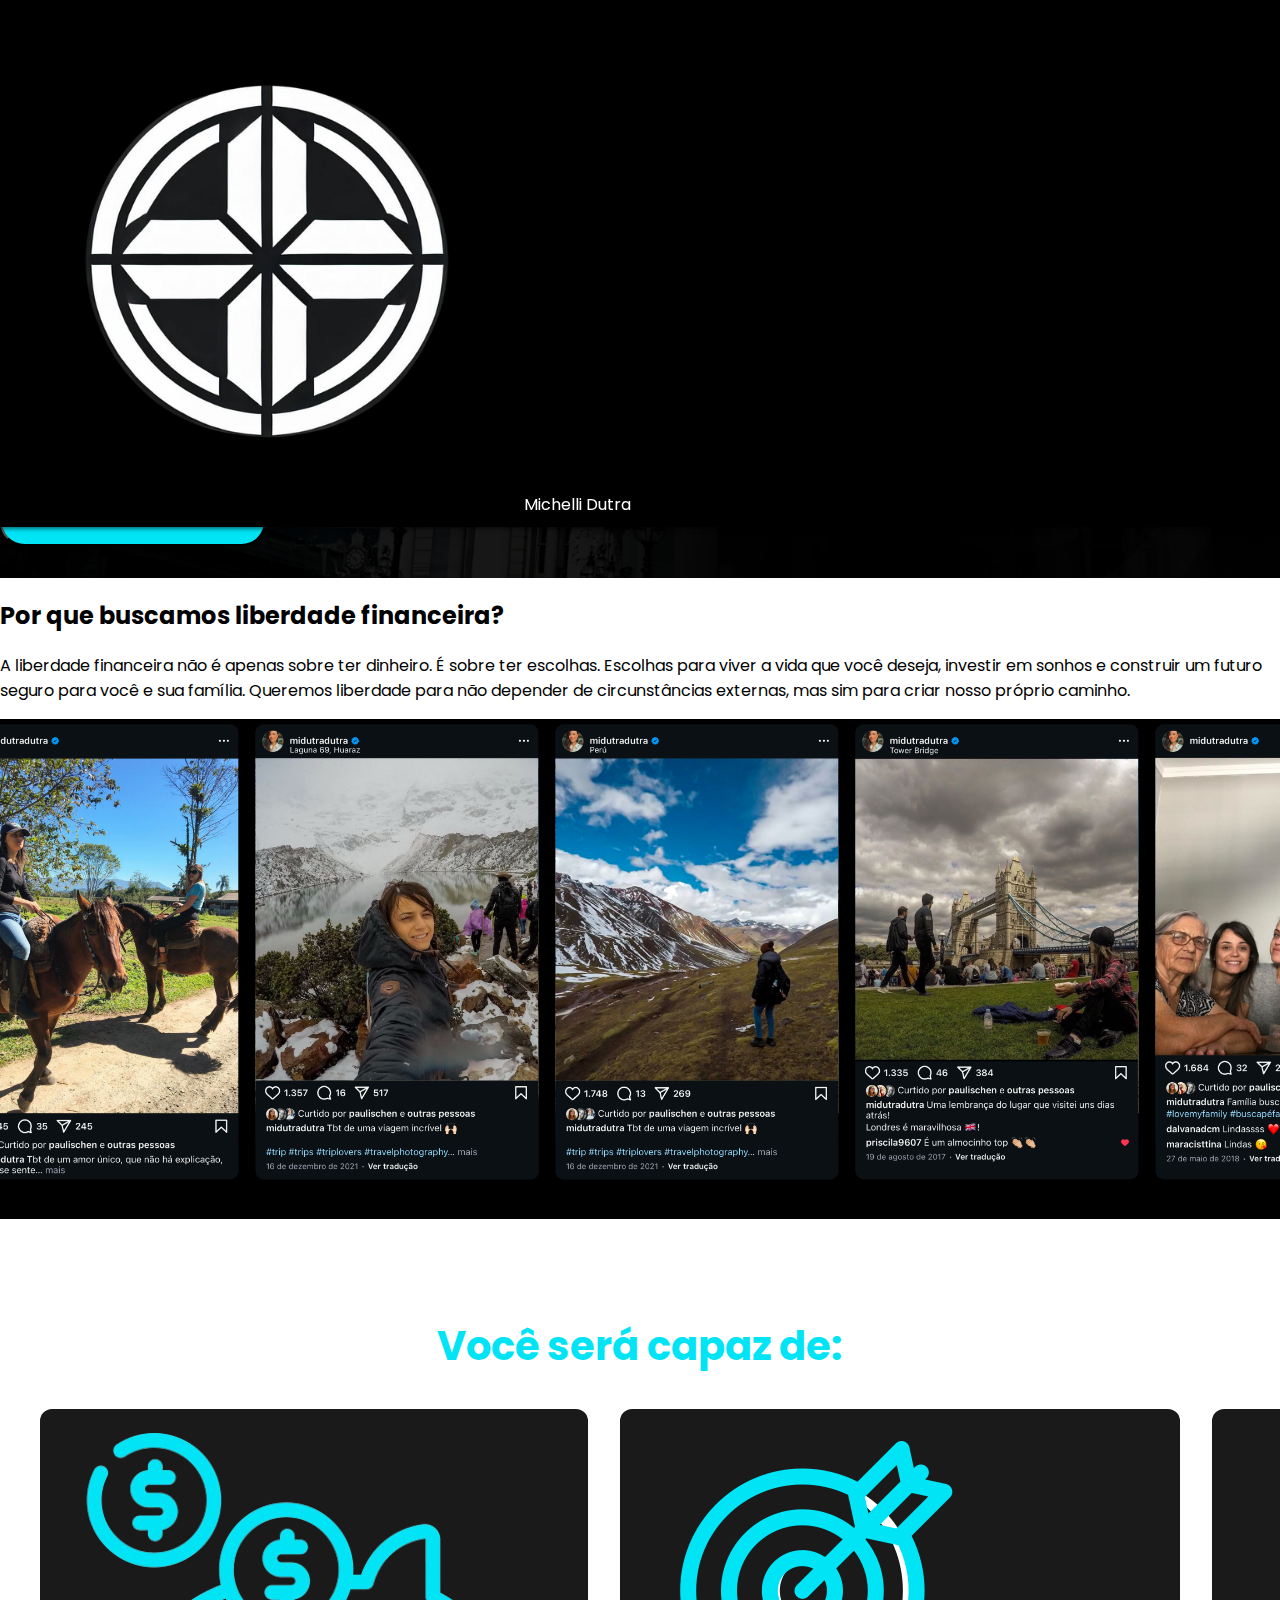
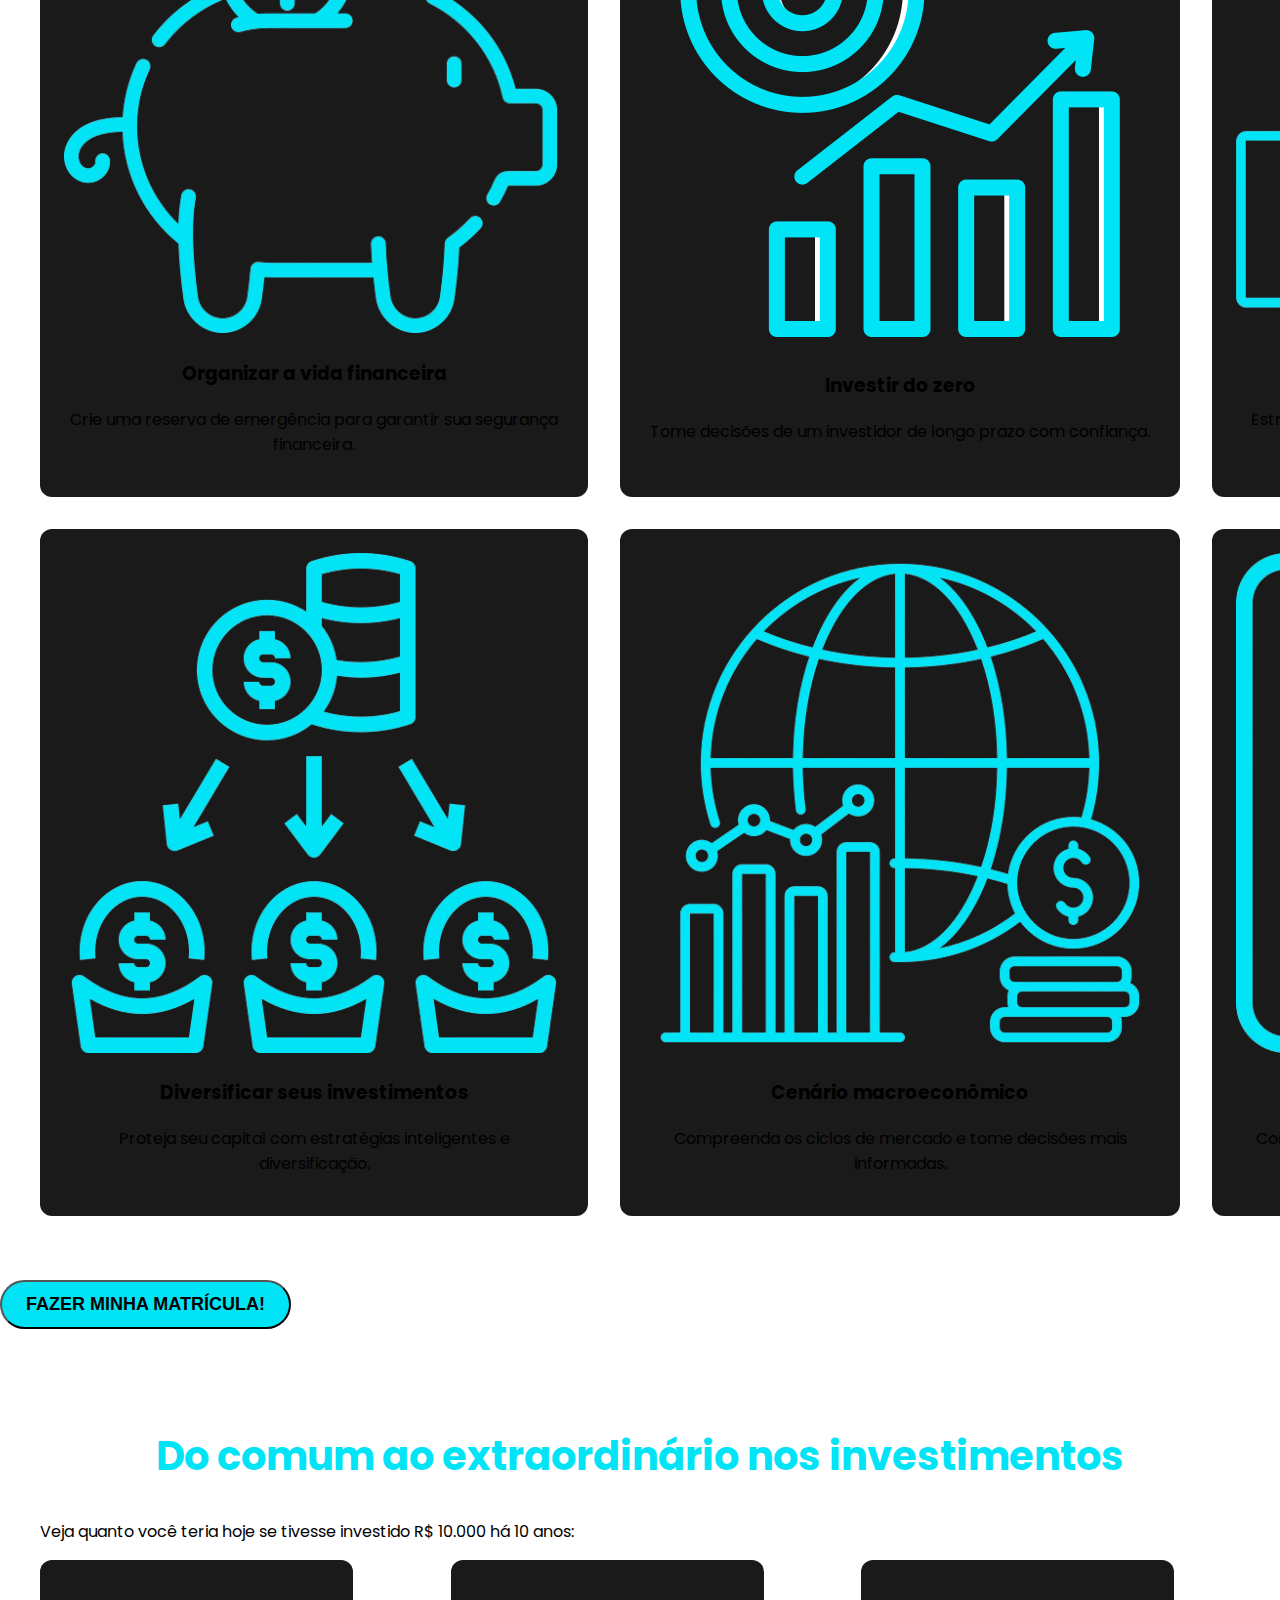
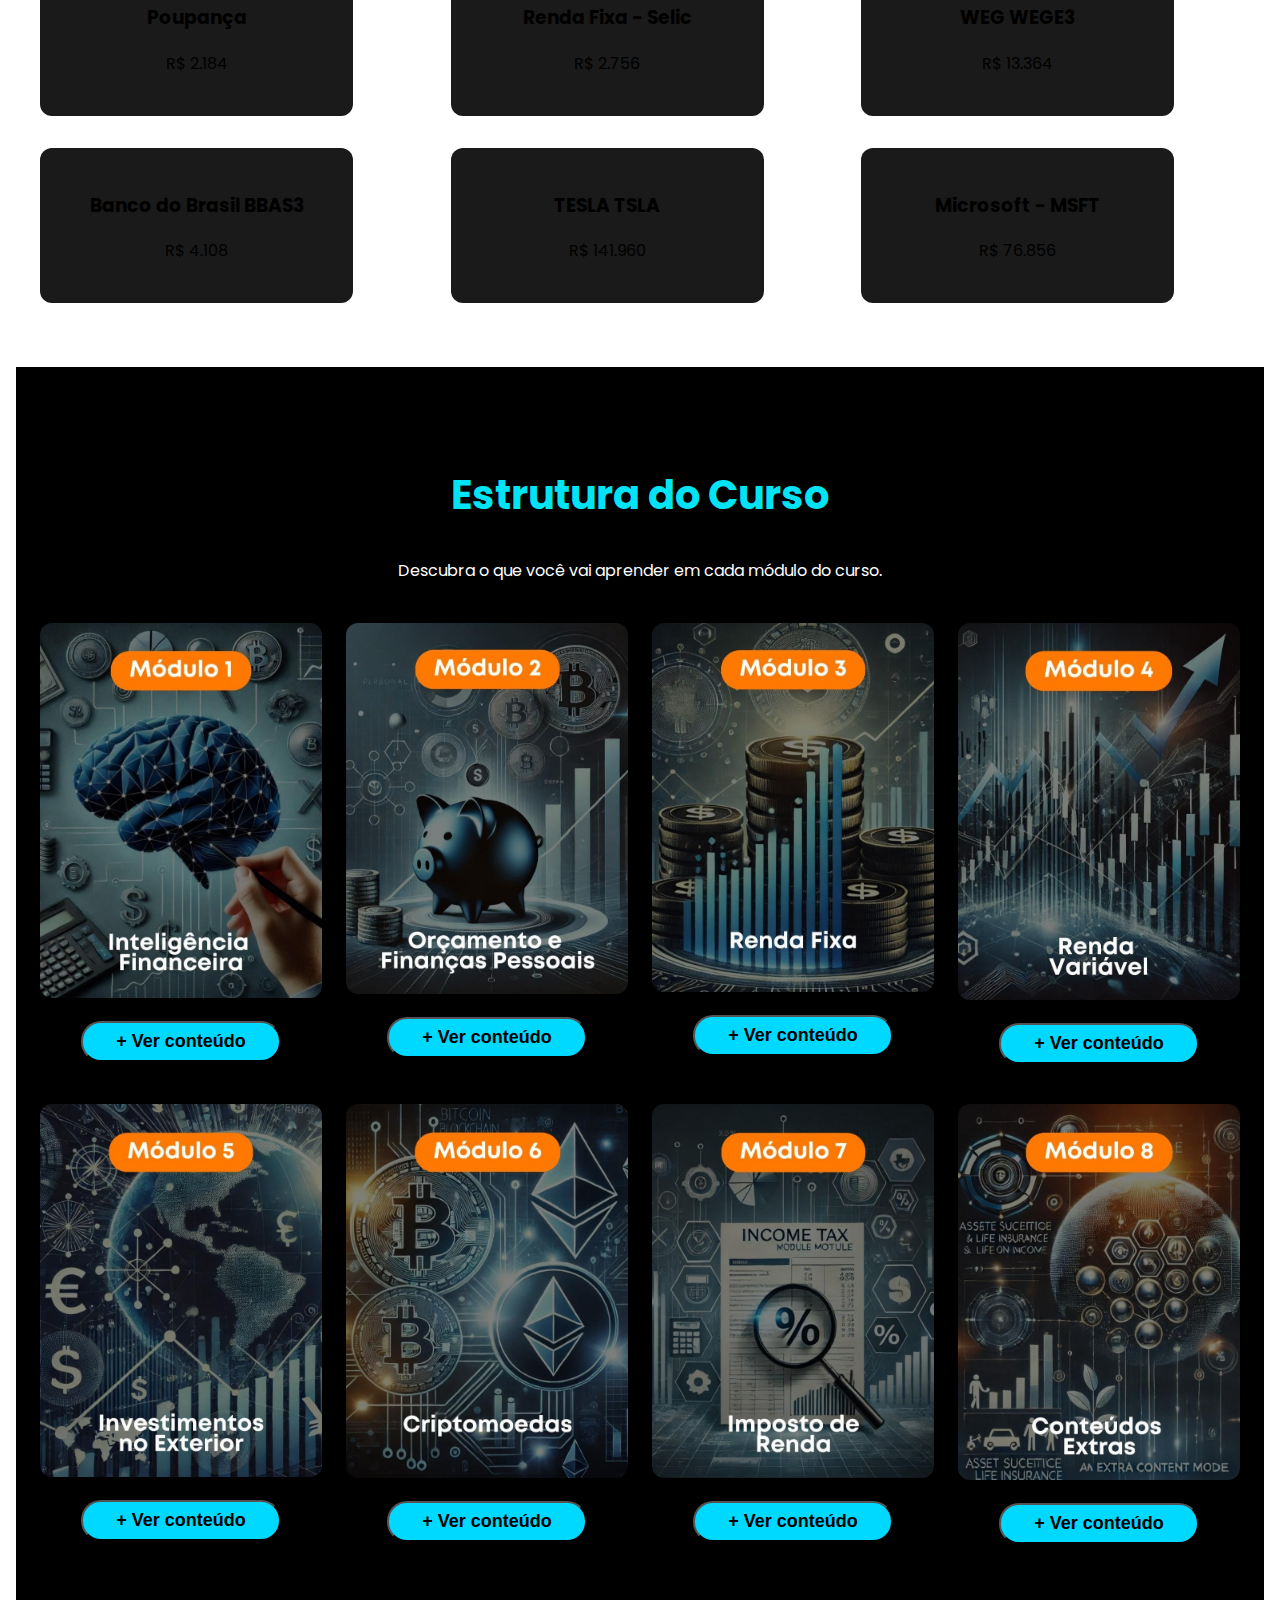
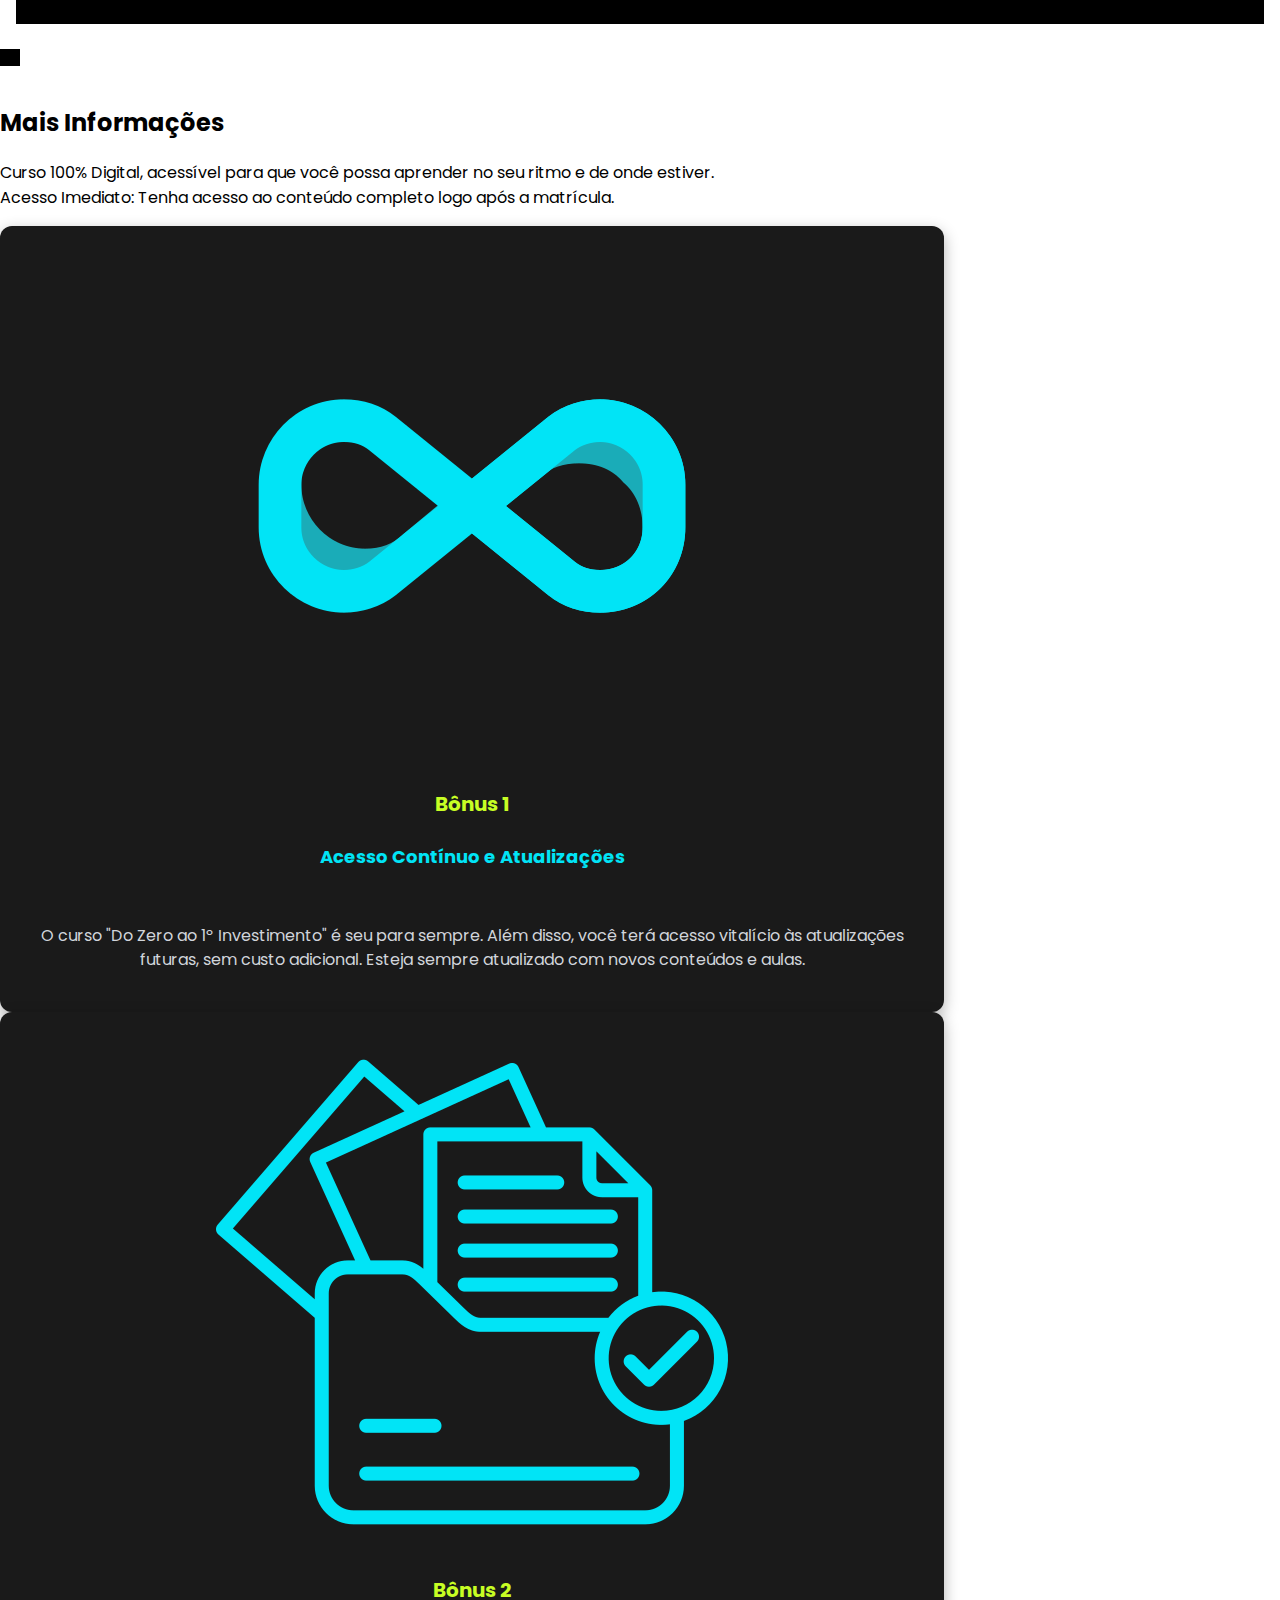
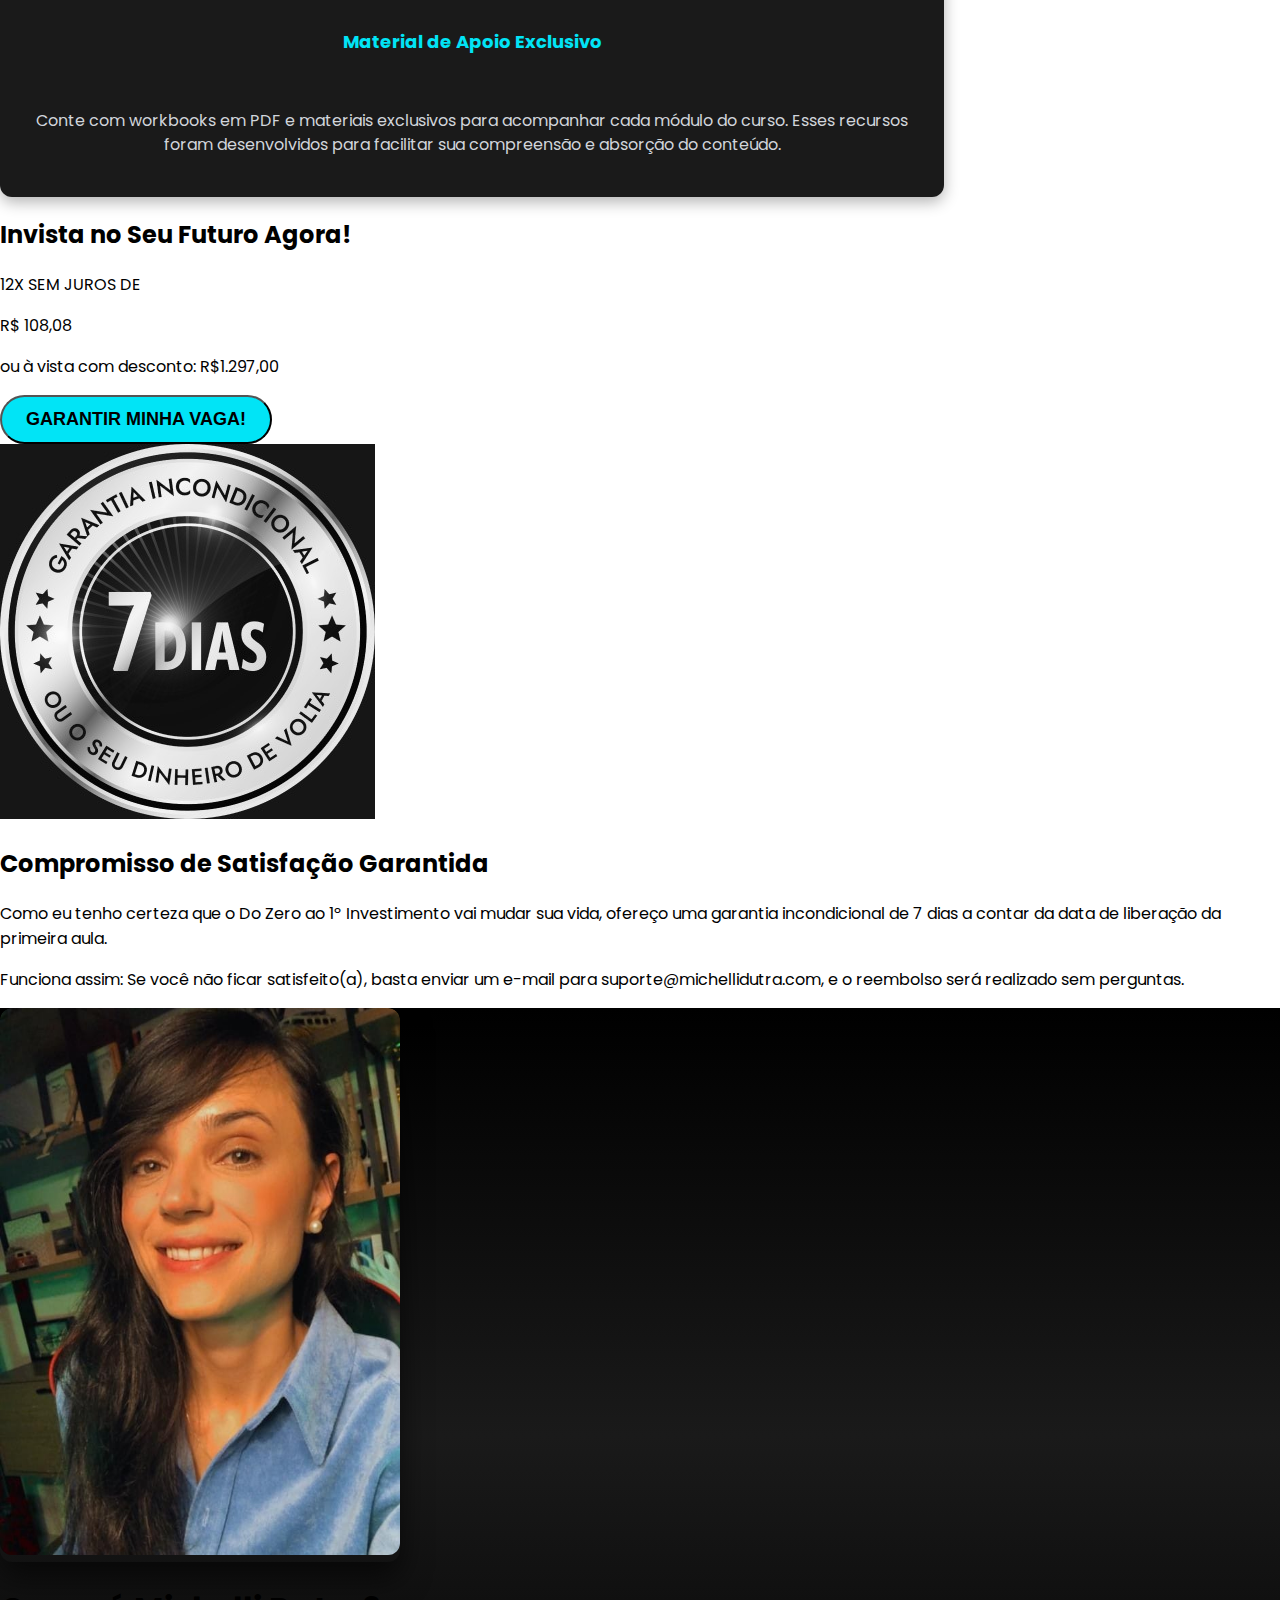
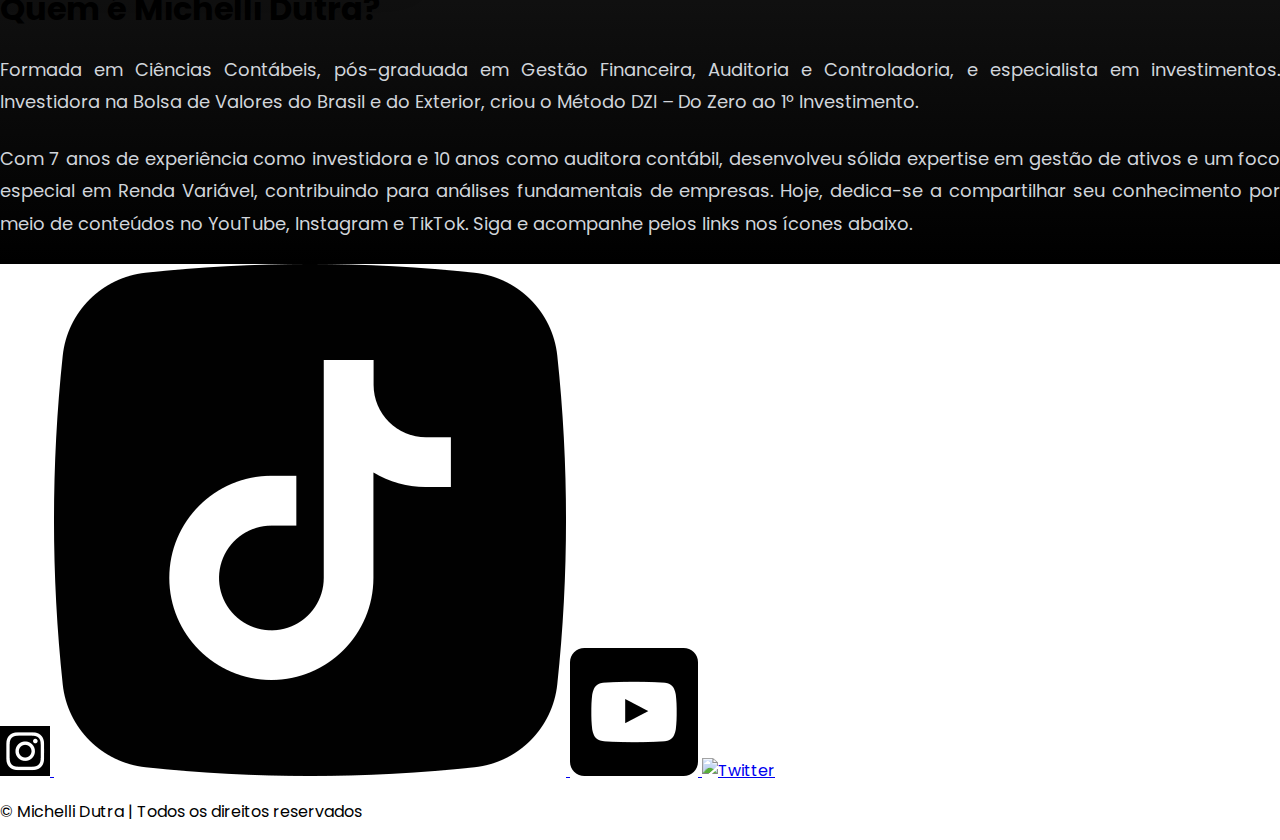
==== commit bbd639de: "Atualização: Ajustes nos botões e correções de layout" ====
--- a/pages/dzi.html
+++ b/pages/dzi.html
@@ -22,7 +22,6 @@
   </div>
 </nav>
 
-
 <!-- Section 1 -->
 <section
   id="header"
@@ -34,17 +33,17 @@
   </div>
 
   <!-- Texto principal -->
-  <div class="p-6 rounded-lg" style="margin-top: 10px;">
+  <div class="p-6 rounded-lg" style="margin-top: 12px;">
     <h1 class="text-4xl md:text-4xl font-bold text-[#01e4f6] leading-tight">
       Do Zero ao 1º Investimento!
     </h1>
-    <p class="mt-4 text-lg text-white">
+    <p class="mt-4 mb-6 text-lg text-white">
       O treinamento completo de educação financeira que irá te ensinar a investir no Brasil e no exterior,
       mesmo que hoje você não saiba nada sobre o assunto.
     </p>
     <a href="https://pay.kiwify.com.br/CbCxP1Y">
       <button
-        class="btn-left cta-button btn-primary font-bold mt-4 w-full max-w-xs px-12 py-2 text-lg"
+        class="btn-left cta-button btn-primary font-bold mt-4 w-full max-w-xs px-12 py-2 text-lg mt-8"
       >
         GARANTIR MINHA VAGA
       </button>
@@ -52,11 +51,9 @@
       
   </div>
 </section>
-
-
   <!-- Section 2 -->
   <section id="liberdade-financeira" class="py-12 px-6 md:px-20 bg-gradient-to-b from-black via-[#1a1a1a] to-black text-white">
-    <h2 class="text-3xl md:text-4xl font-bold text-center text-[#01e4f6]">
+    <h2 class="text-3xl md:text-4xl font-bold text-center text-[#01e4f6] mt-4">
       Por que buscamos liberdade financeira?
     </h2>
     <p class="mt-4 text-lg text-center text-gray-300">
@@ -176,16 +173,17 @@
         </div>
       </div>
     </div>   
-    <div class="flex justify-center">
-      <a href="https://pay.kiwify.com.br/CbCxP1Y">
-        <button
-          class="cta-button btn-primary font-bold mt-10 w-full max-w-xs px-12 py-2 text-lg"
-        >
-          FAZER MINHA MATRÍCULA!
-        </button>
-      </a>
-    </div>                
   </section>
+  <!-- Botão -->
+  <div class="flex justify-center mb-16">
+    <a href="https://pay.kiwify.com.br/CbCxP1Y">
+      <button
+        class="cta-button btn-primary font-bold mt-4 w-full max-w-xs px-12 py-2 text-lg"
+      >
+      FAZER MINHA MATRÍCULA!
+      </button>
+    </a>
+  </div>               
 
   <!-- Section 4 -->
 <section id="investimentos" class="py-16 px-6 md:px-20 bg-[#1a1a1a] text-white">
@@ -591,7 +589,7 @@
         Como eu tenho certeza que o <span class="text-[#01e4f6] font-semibold">Do Zero ao 1º Investimento</span>
         vai mudar sua vida, ofereço uma garantia incondicional de 7 dias a contar da data de liberação da primeira aula.
       </p>
-      <p class="garantia-text text-lg text-center">
+      <p class="text-gray-300 leading-relaxed mt-1 text-center">
         Funciona assim: Se você não ficar satisfeito(a), basta enviar um e-mail para
         <span class="font-semibold text-white">suporte@michellidutra.com</span>, e o reembolso será realizado sem perguntas.
       </p>
@@ -600,34 +598,34 @@
   </div>
 </section>
 
-<section id="criadora" class="py-20 px-10 md:px-32 bg-gradient-to-b from-black via-[#1a1a1a] to-black text-white">
-  <div class="max-w-screen-lg mx-auto">
-    <!-- Título da Seção -->
-    <div class="text-center mb-12">
-      <h2 class="text-3xl md:text-4xl font-bold text-center text-white">
+<section id="criadora" class="py-20 px-6 md:px-20 bg-gradient-to-b from-black via-[#1a1a1a] to-black text-white relative">
+  <div class="max-w-screen-xl mx-auto grid grid-cols-1 md:grid-cols-2 gap-12 items-center">
+    <!-- Imagem com Destaque Elegante -->
+    <div class="relative flex justify-center items-center">
+      <div class="criadora-img-wrapper">
+        <img 
+          src="../assets/criadora.jpeg" 
+          alt="Michelli Dutra" 
+          class="criadora-img">
+      </div>
+    </div>
+
+    <!-- Texto -->
+    <div>
+      <h2 class="text-3xl md:text-4xl font-bold mb-6 text-justify">
         Quem é <span class="text-[#01e4f6]">Michelli Dutra?</span>
       </h2>
+      <p class="text-lg leading-relaxed text-gray-300 mb-6 text-justify">
+        Formada em Ciências Contábeis, pós-graduada em Gestão Financeira, Auditoria e Controladoria, e especialista em investimentos. Investidora na Bolsa de Valores do Brasil e do Exterior, criou o Método DZI – Do Zero ao 1º Investimento.
+      </p>
+      <p class="text-lg leading-relaxed text-gray-300 text-justify">
+        Com 7 anos de experiência como investidora e 10 anos como auditora contábil, desenvolveu sólida expertise em gestão de ativos e um foco especial em Renda Variável, contribuindo para análises fundamentais de empresas. 
+        Hoje, dedica-se a compartilhar seu conhecimento por meio de conteúdos no YouTube, Instagram e TikTok. Siga e acompanhe pelos links nos ícones abaixo.
+      </p>
     </div>
-    
-    <!-- Layout com Imagem e Texto -->
-    <div class="grid grid-cols-1 md:grid-cols-2 gap-12 items-center">
-      <!-- Imagem -->
-      <div class="flex justify-center">
-        <img src="../assets/midutra_foto.png" alt="Michelli Dutra" class="w-80 h-80 md:w-96 md:h-96 rounded-full shadow-lg border-4 border-[#01e4f6]">
-      </div>
-      
-      <!-- Texto -->
-      <div>
-        <p class="text-lg leading-relaxed text-gray-300 mb-6">
-          Formada em Ciências Contábeis, pós-graduada em Gestão Financeira, Auditoria e Controladoria, e especialista em investimentos. Investidora na Bolsa de Valores do Brasil e do Exterior, além de atuar no mercado de Criptomoedas, ela criou o Método DZI – Do Zero ao 1º Investimento, ajudando milhares de pessoas a conquistar independência financeira.
-        </p>
-        <p class="text-lg leading-relaxed text-gray-300">
-          Com 7 anos de experiência como investidora e 10 anos como auditora contábil, desenvolveu sólida expertise em gestão de ativos e um foco especial em Renda Variável, contribuindo para análises fundamentais de empresas. Hoje, dedica-se a compartilhar seu conhecimento por meio de conteúdos no YouTube, Instagram (@midutradutra) e TikTok (@michellidutra).
-        </p>
-      </div>
-    </div>
-  </div>
-</section>
+  </div>
+</section>
+
 
 <!-- Footer -->
 <section>
@@ -640,12 +638,12 @@
           <a href="https://www.tiktok.com/@michellidutra" target="_blank" class="hover:opacity-75">
               <img src="../assets/tiktok.png" alt="TikTok" class="w-8 h-8">
           </a>
+          <a href="https://www.youtube.com/@Midutradutra" target="_blank" class="hover:opacity-75">
+              <img src="../assets/youtube.png" alt="YouTube" class="w-8 h-8">
+          </a>
           <a href="https://x.com/dutrami_em" target="_blank" class="hover:opacity-75">
               <img src="../assets/twitter.png" alt="Twitter" class="w-8 h-8">
           </a>
-          <a href="https://www.youtube.com/@Midutradutra" target="_blank" class="hover:opacity-75">
-              <img src="../assets/youtube.png" alt="YouTube" class="w-8 h-8">
-          </a>
       </div>
       <p class="text-sm text-gray-400">© Michelli Dutra | Todos os direitos reservados</p>
   </div>
--- a/dzi.css
+++ b/dzi.css
@@ -13,7 +13,7 @@
   left: 0;
   width: 100%;
   background-color: black;
-  z-index: 1100; /* Garante que o navbar sempre esteja no topo */
+  z-index: 100; /* nav bar no topo */
   padding: 10px 20px;
   box-shadow: 0 2px 4px rgba(0, 0, 0, 0.5);
 }
@@ -53,16 +53,17 @@
 }
 
 .btn-left {
-  margin-left: 0; /* Alinhamento à esquerda */
-  text-align: center; /* Alinha o texto dentro do botão */
-  z-index: 1; /* Garante que o botão fique atrás do navbar */
-  position: relative; /* Garante que o z-index seja aplicado */
+  margin-left: 0;
+  text-align: center;
+  z-index: 1;
+  position: relative;
 }
 
 .btn-center {
-  margin: 0 auto; /* Centraliza o botão horizontalmente */
-  display: block; /* Garante que o botão respeite o alinhamento */
-  text-align: center; /* Alinha o texto dentro do botão */
+  margin: 0 auto;
+  display: block;
+  text-align: center;
+  z-index: 1;
 }
 
 /* Estilos para o botão CTA (GARANTIR MINHA VAGA) */
@@ -77,7 +78,7 @@
   cursor: pointer;
   display: inline-block;
   transition: all 0.3s ease;
-  z-index: 10;
+  z-index: 1;
   position: relative;
 
 }
@@ -95,10 +96,20 @@
 
 /* Botão */
 .cta-button {
-  z-index: 10; /* Coloca acima do fundo decorativo */
-  position: relative; /* Garante que o z-index seja aplicado */
-}
-
+  z-index: 1;
+  position: relative;
+}
+
+/* Botões Responsivos */
+@media (max-width: 768px) {
+  .cta-button, .btn-primary {
+    font-size: 0.75rem;
+    padding: 0.5rem 0.75rem;
+    max-width: 100%;
+    white-space: nowrap;
+    text-align: center;
+  }
+}
 
 /* Carrossel */
 .carousel-container {
@@ -126,9 +137,9 @@
 #resultados {
   max-width: 1200px;
   margin: 0 auto;
-  padding: 4rem 1.5rem; /* Ajustado para garantir padding consistente */
-  position: relative;
-  z-index: 0; /* Resolve sobreposição com o navbar */
+  padding: 4rem 1.5rem;
+  position: relative;
+  z-index: 0;
 }
 
 #resultados h2 {
@@ -426,37 +437,66 @@
   line-height: 1.5;
 }
 
-
 /* Section Criadora */
 #criadora {
-  padding-top: 5rem;
-  padding-bottom: 5rem;
+  position: relative;
+  overflow: hidden;
   background: linear-gradient(to bottom, #000, #1a1a1a, #000);
 }
 
+#criadora .grid {
+  align-items: center;
+  gap: 3rem; /* Espaçamento entre os itens */
+}
+
+/* Estilo da Imagem */
+.criadora-img-wrapper {
+  position: relative;
+  width: 100%;
+  max-width: 400px; /* Tamanho máximo da imagem */
+  overflow: hidden;
+  border-radius: 12px; /* Bordas suaves */
+  box-shadow: 0 15px 30px rgba(0, 0, 0, 0.6); /* Sombra elegante */
+}
+
+.criadora-img {
+  width: 100%;
+  height: auto;
+  object-fit: cover; /* Garante que a imagem preencha o contêiner sem distorcer */
+  border-radius: 12px; /* Mantém as bordas arredondadas */
+}
+
+/* Texto */
 #criadora h2 {
-  font-size: 2.5rem; /* Tamanho do título */
-  line-height: 1.4;
-  color: white;
-  font-weight: 700;
-}
-
-#criadora span {
-  color: #01e4f6; /* Cor de destaque */
+  font-size: 2rem;
+  line-height: 1.3;
+  margin-bottom: 1.5rem;
 }
 
 #criadora p {
-  color: #d1d5db; /* Cinza claro */
-  margin-bottom: 1.5rem;
-  font-size: 1.125rem; /* Tamanho confortável para leitura */
-  line-height: 1.8;
-  text-align: justify;
-}
-
-#criadora img {
-  border-radius: 9999px; /* Circular */
-  box-shadow: 0 10px 30px rgba(0, 0, 0, 0.6); /* Sombra mais proeminente */
-  max-width: 100%;
-  height: auto;
-  border: 4px solid #01e4f6; /* Borda com destaque */
-}
+  color: #d1d5db; /* Texto cinza claro */
+  font-size: 1.125rem; /* Tamanho do texto */
+  line-height: 1.8; /* Melhor legibilidade */
+  text-align: justify; /* Alinhamento justificado */
+  margin-bottom: 1.5rem; /* Espaçamento entre parágrafos */
+}
+
+/* Responsividade */
+@media (max-width: 768px) {
+  #criadora .grid {
+    grid-template-columns: 1fr; /* Torna a grid em uma coluna */
+  }
+
+  .criadora-img-wrapper {
+    max-width: 300px; /* Ajusta largura para telas menores */
+    margin: 0 auto; /* Centraliza a imagem */
+  }
+
+  #criadora h2 {
+    font-size: 1.75rem; /* Ajusta o tamanho do título */
+  }
+
+  #criadora p {
+    font-size: 1rem; /* Ajusta o tamanho do texto */
+  }
+}
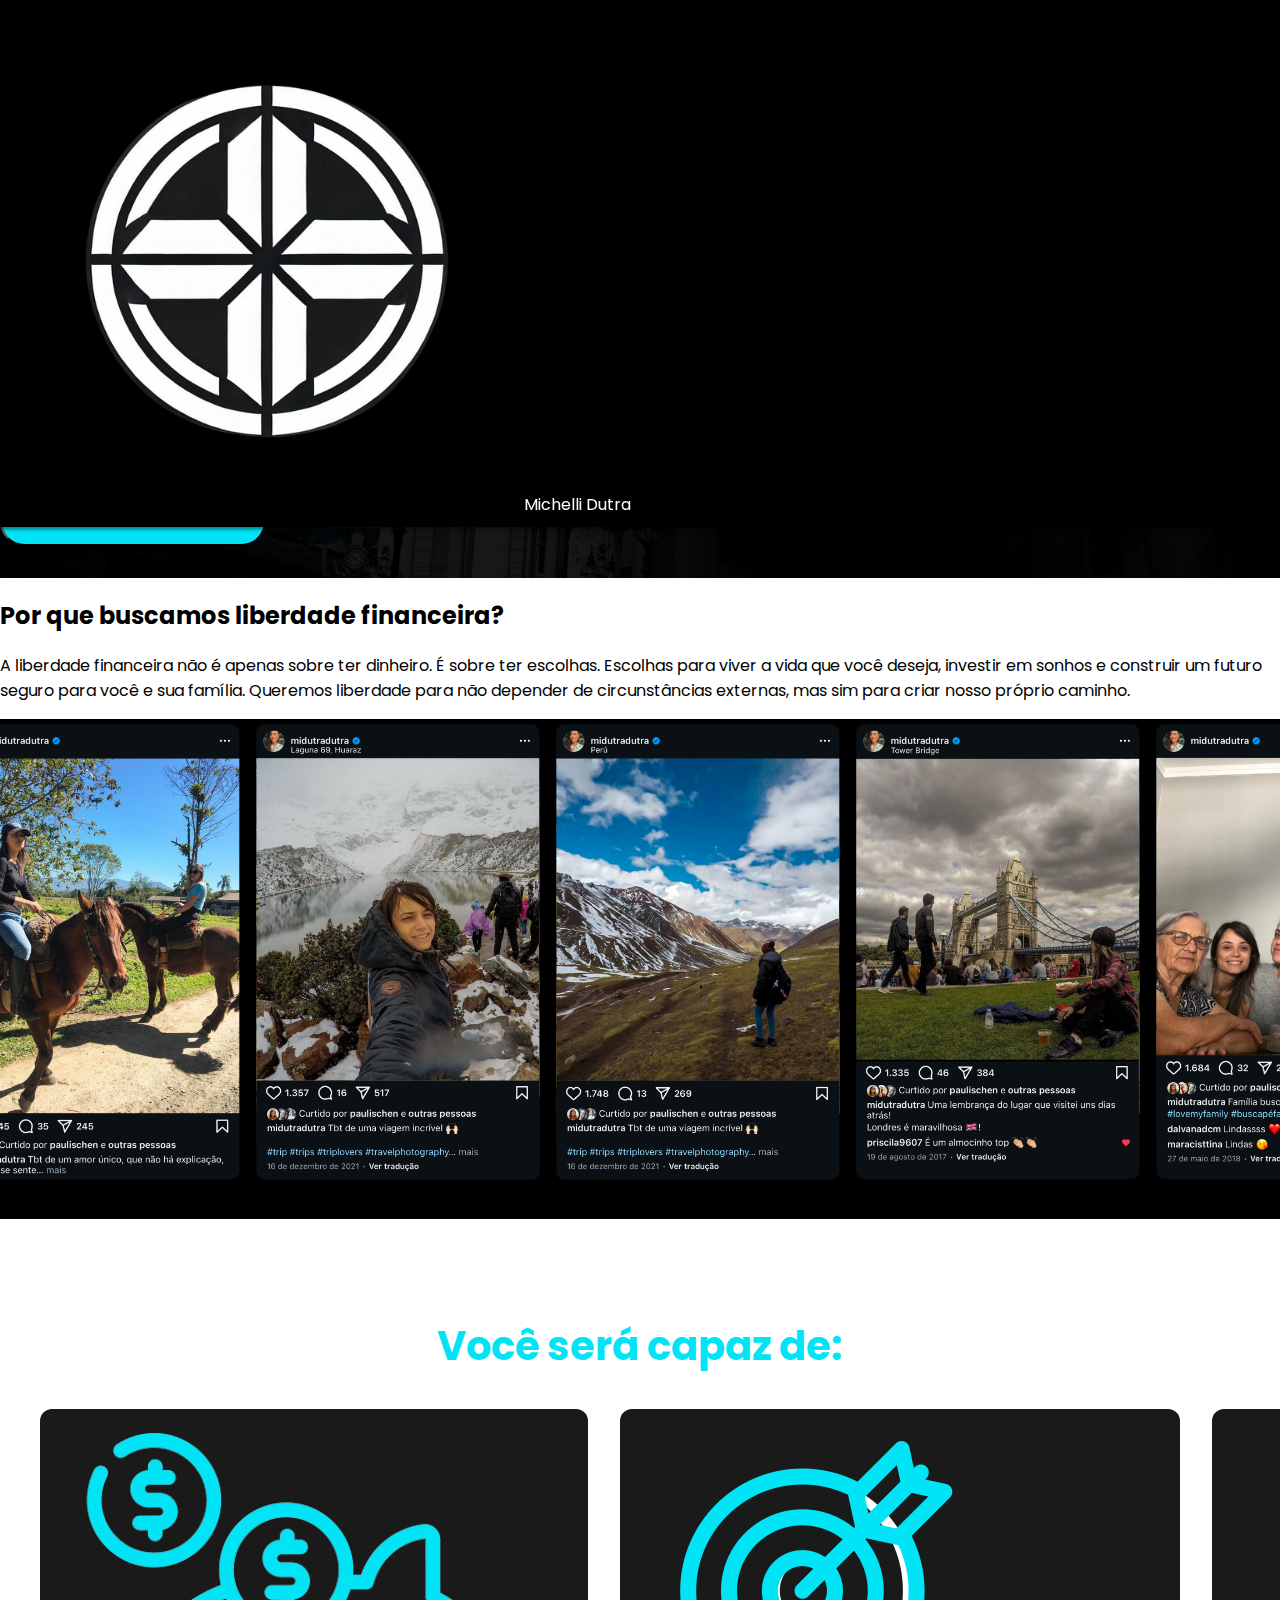
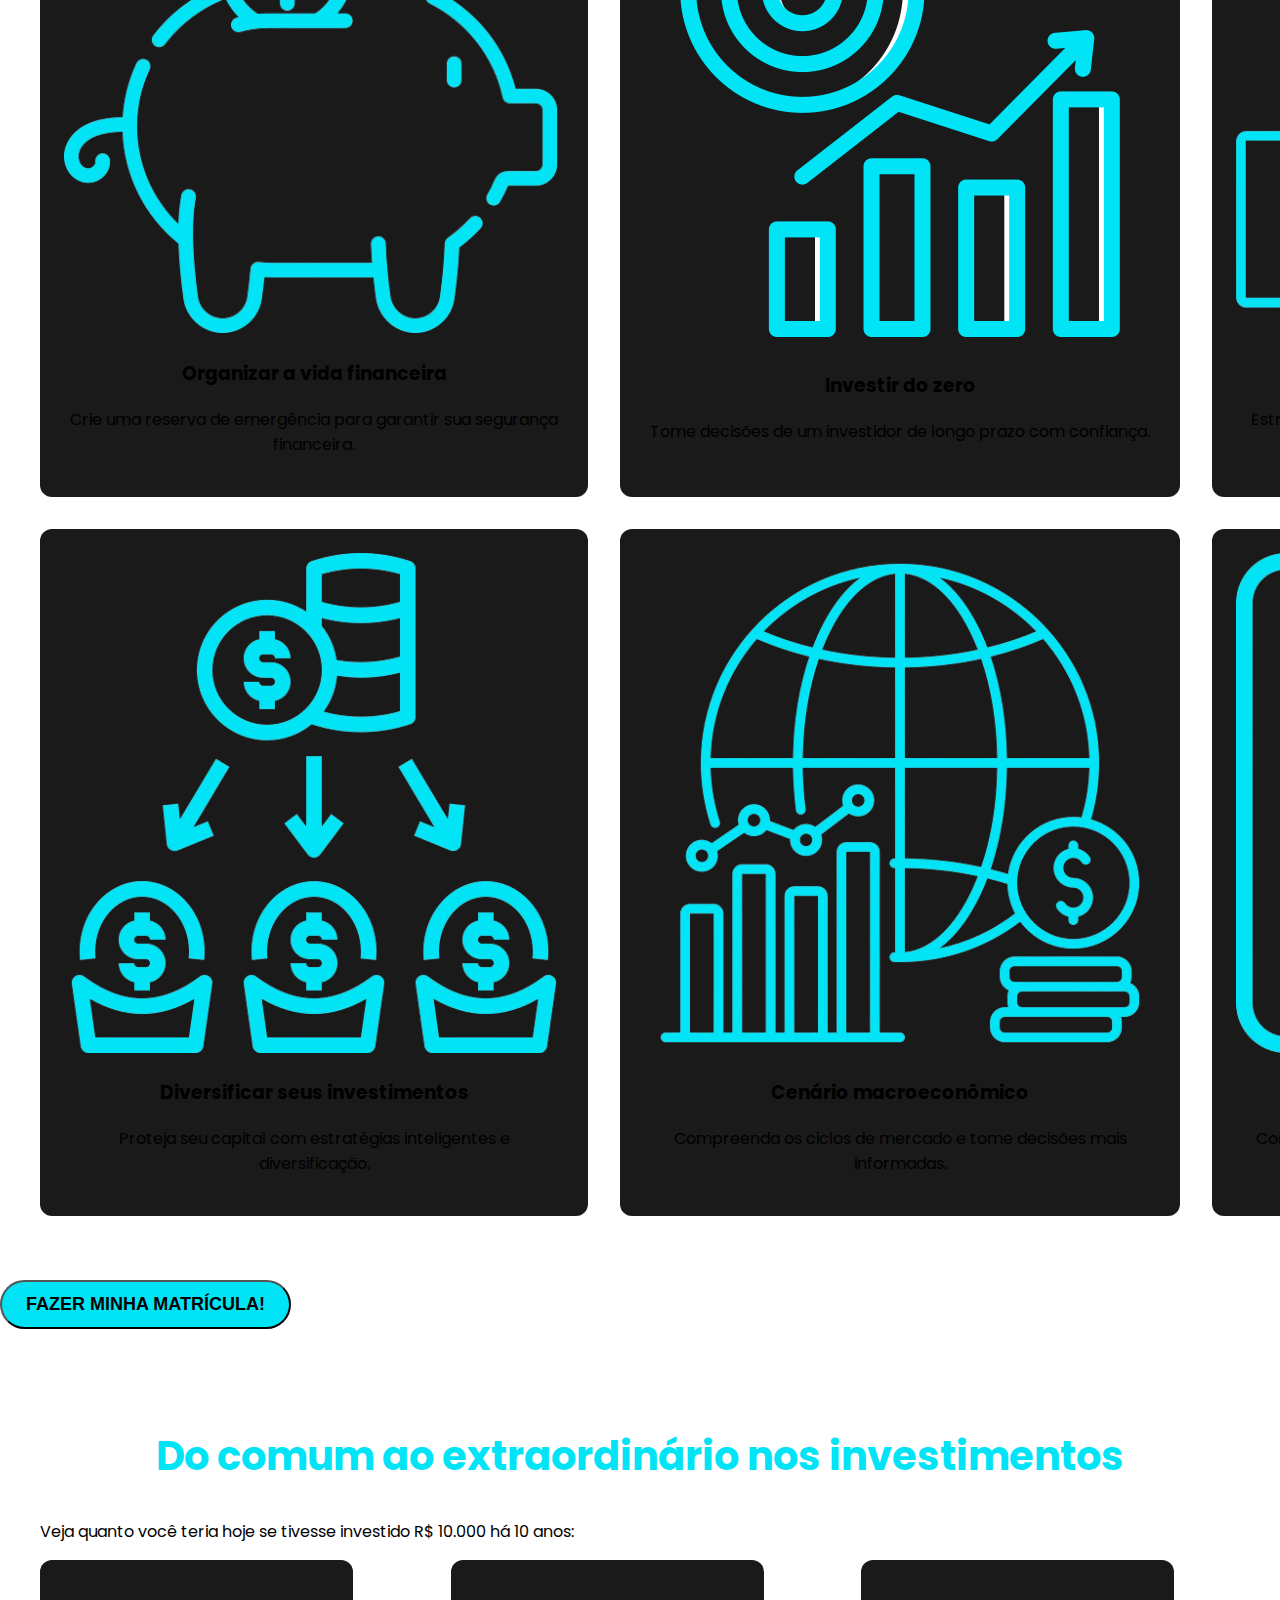
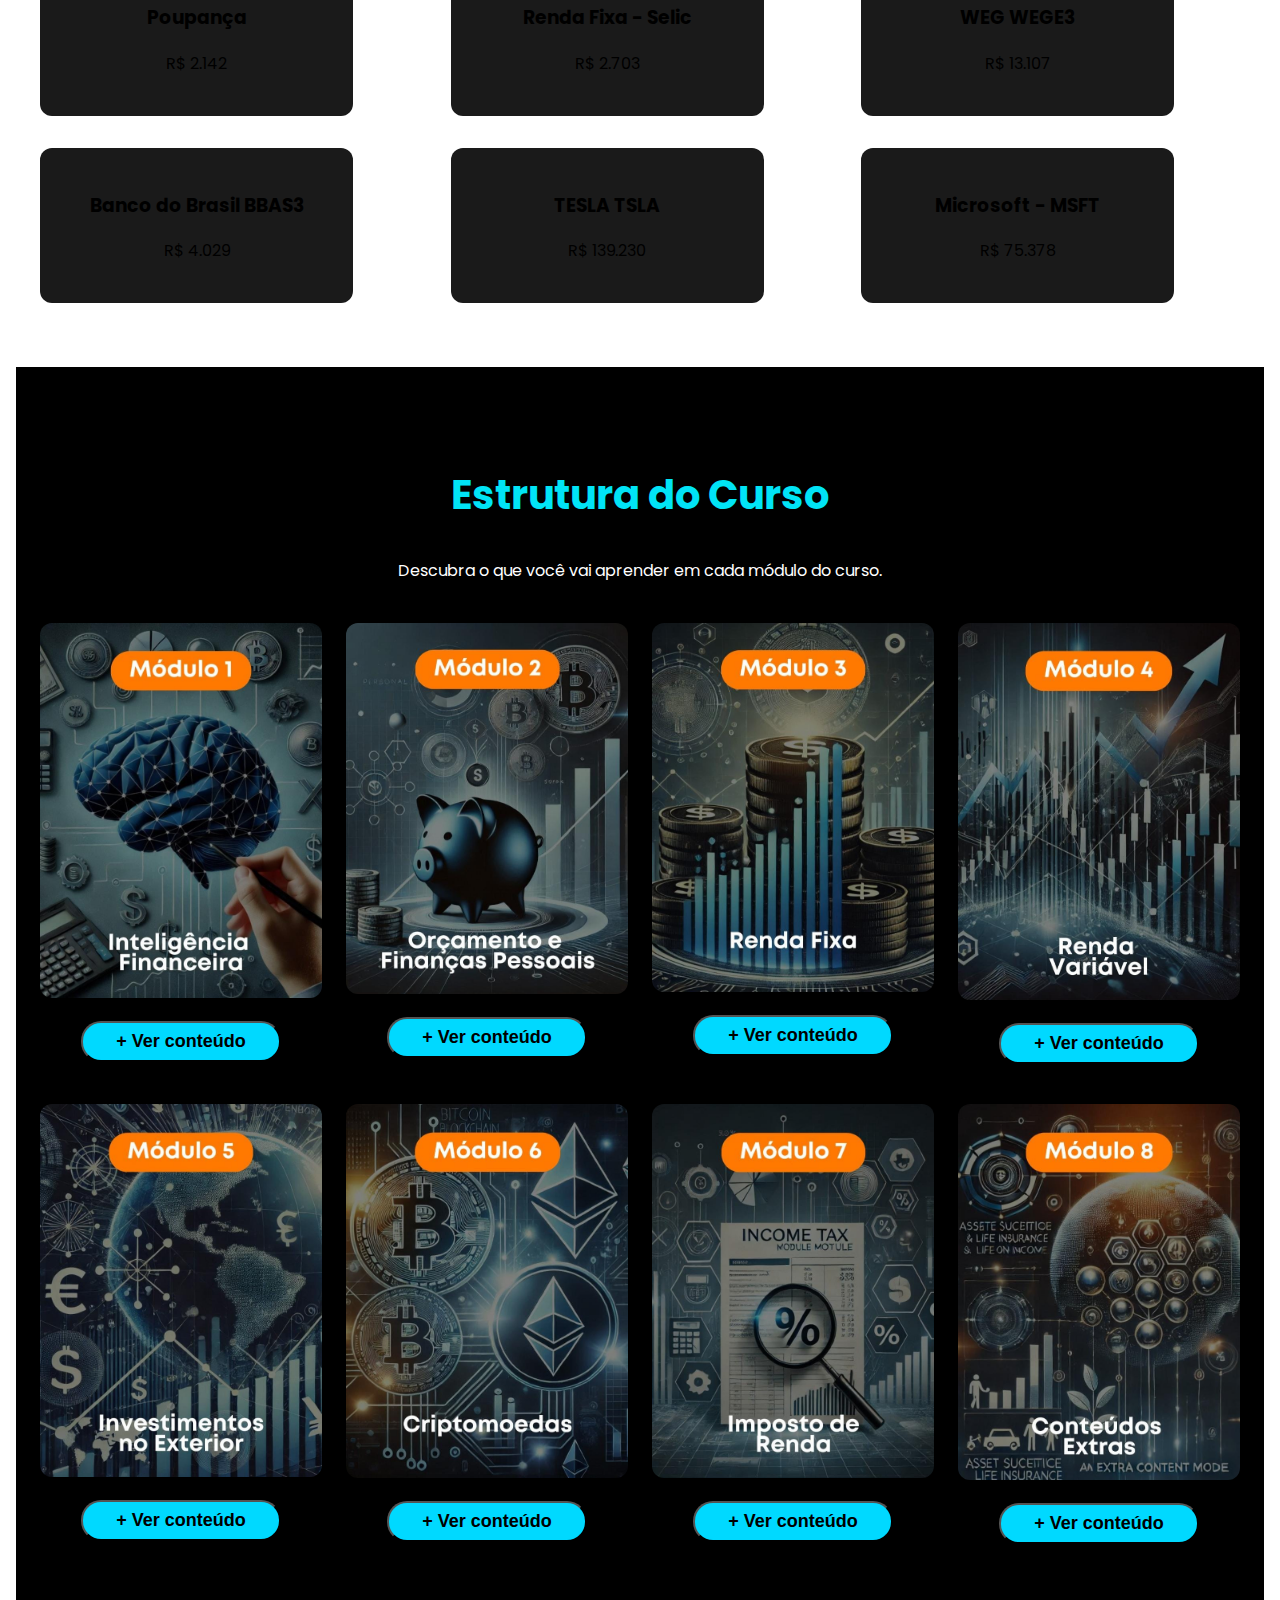
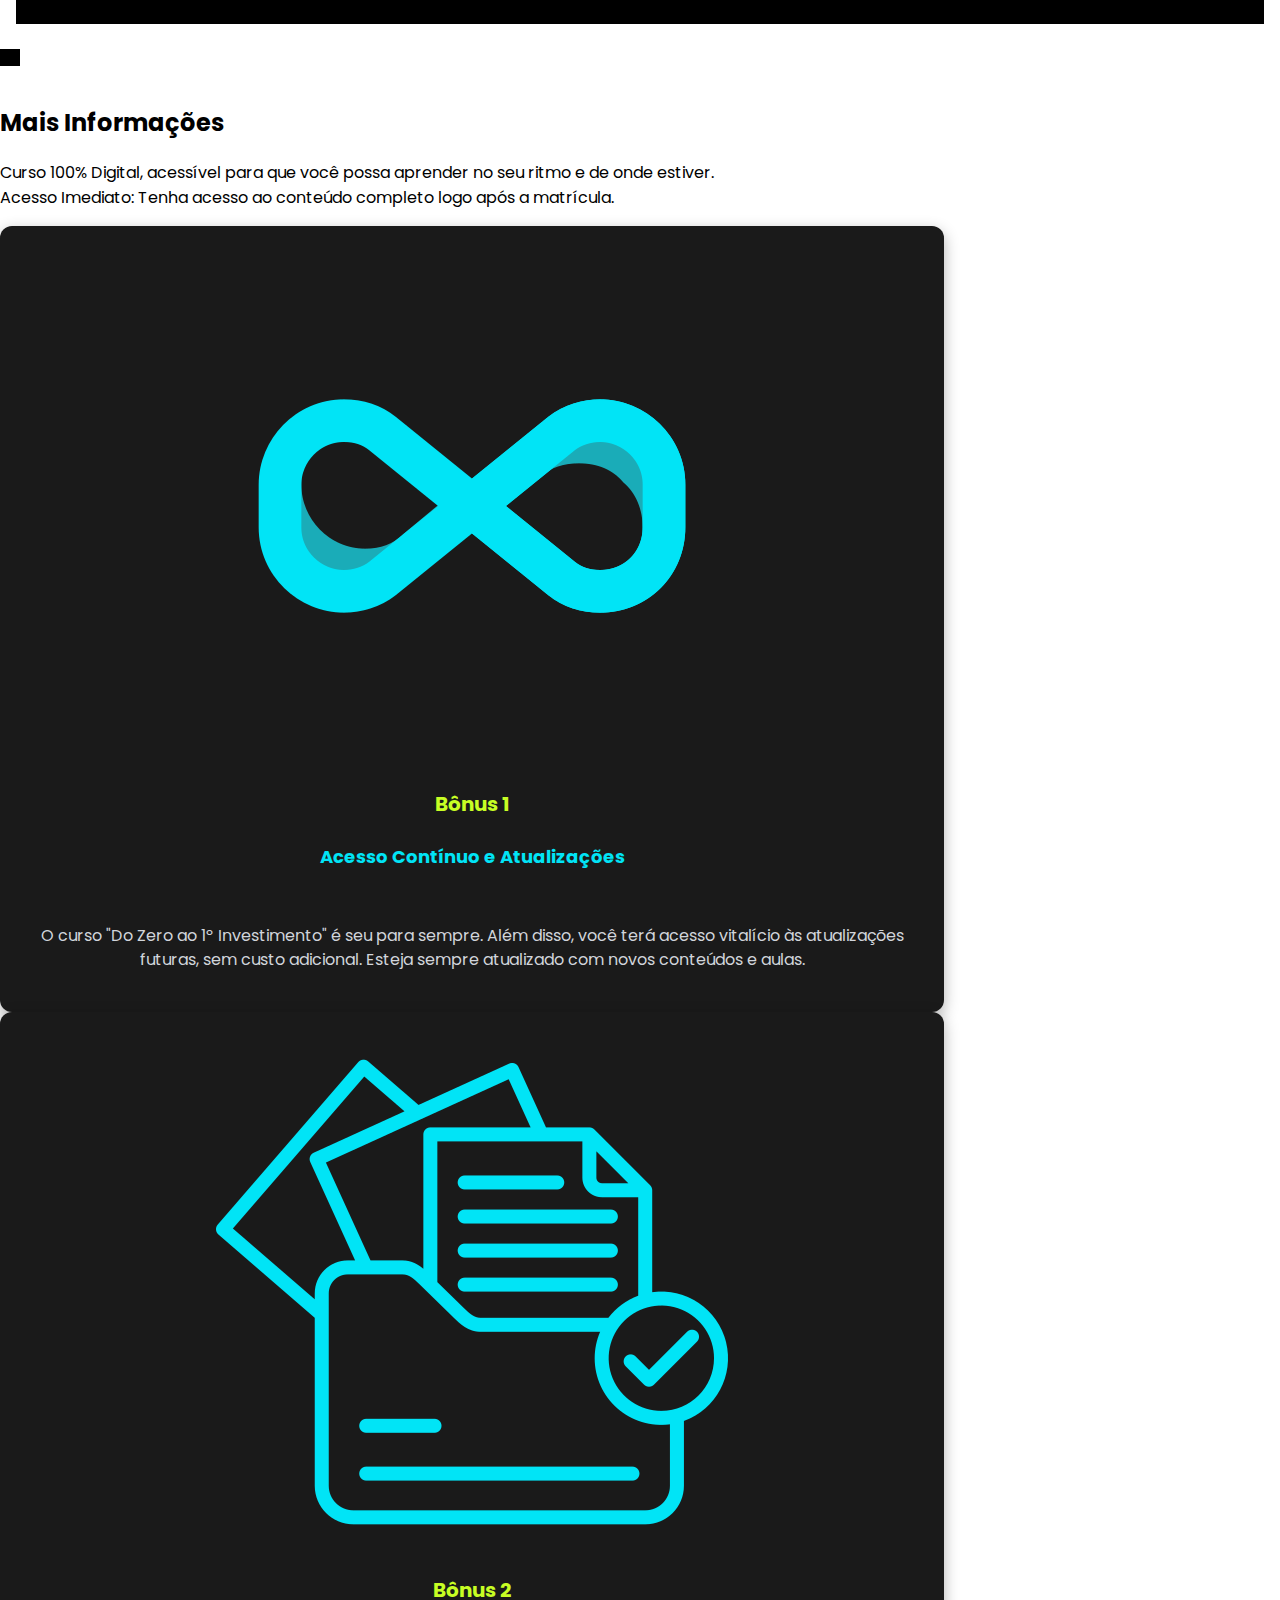
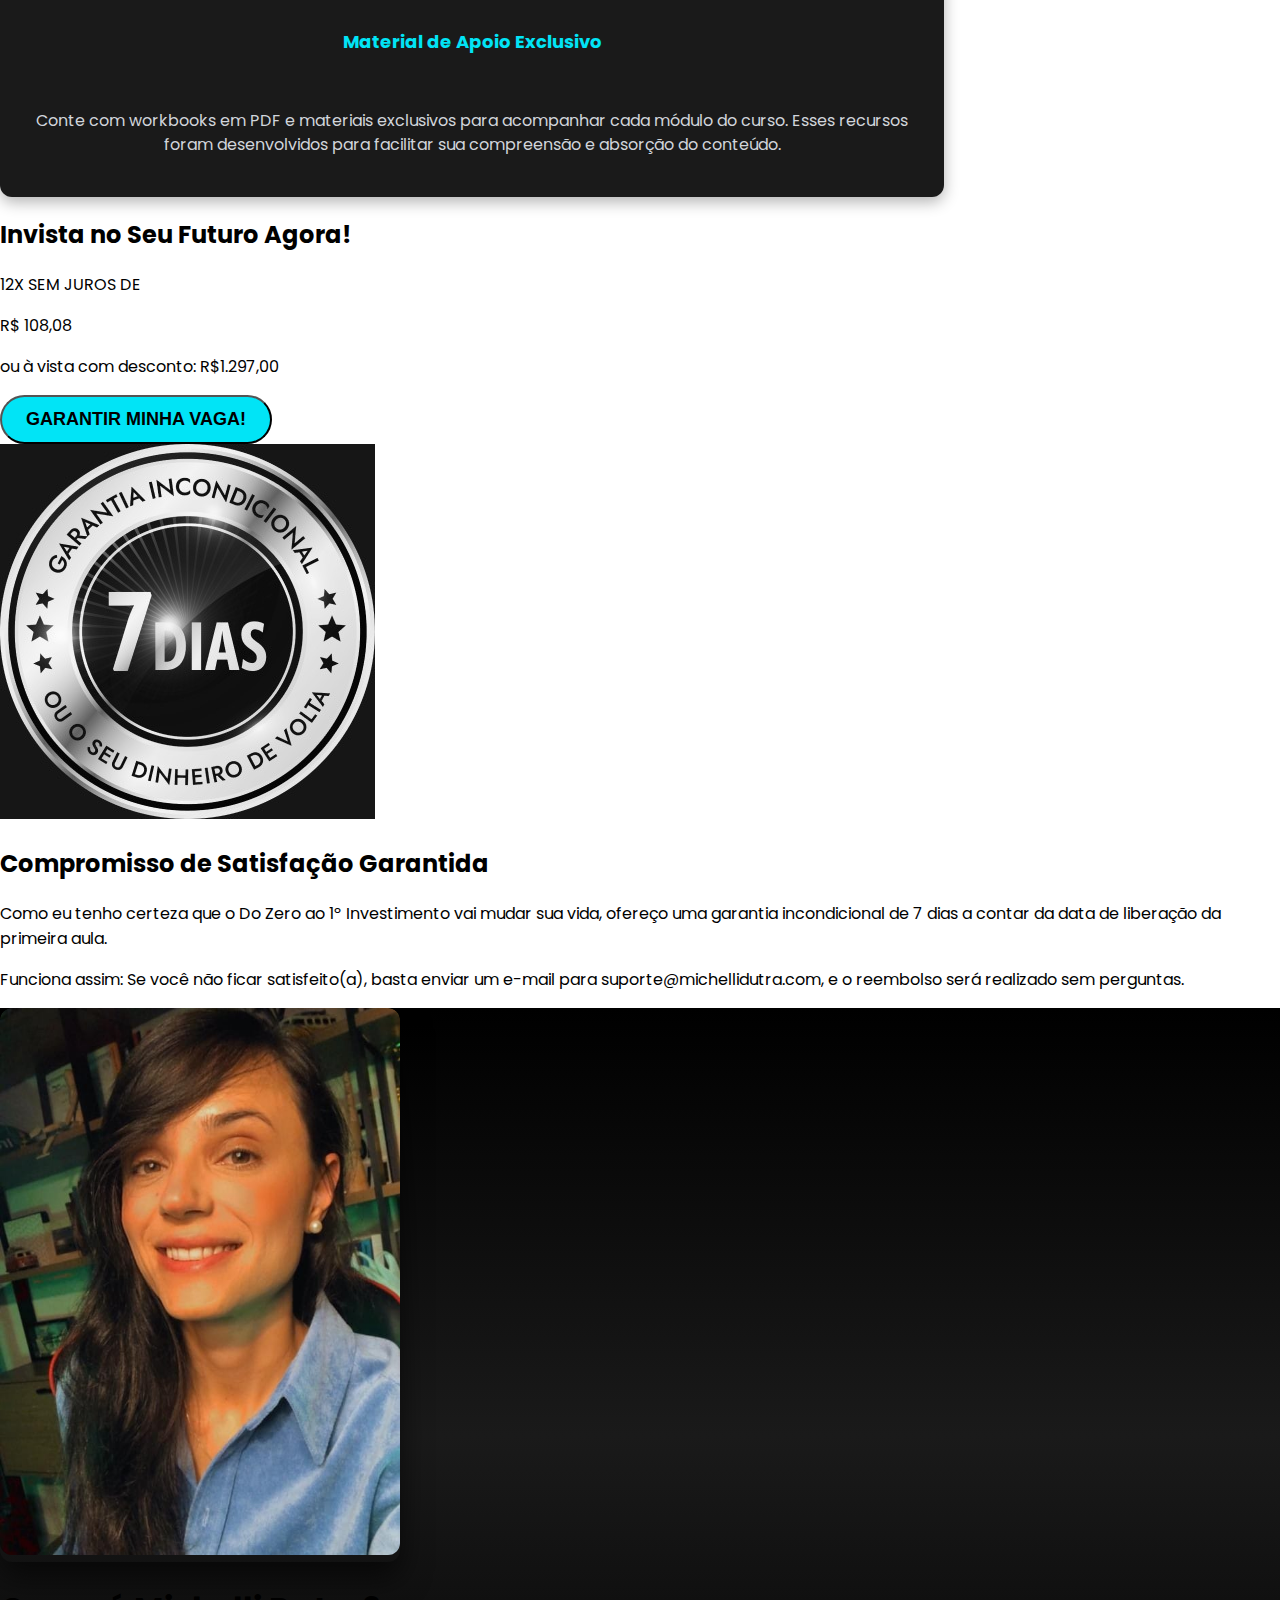
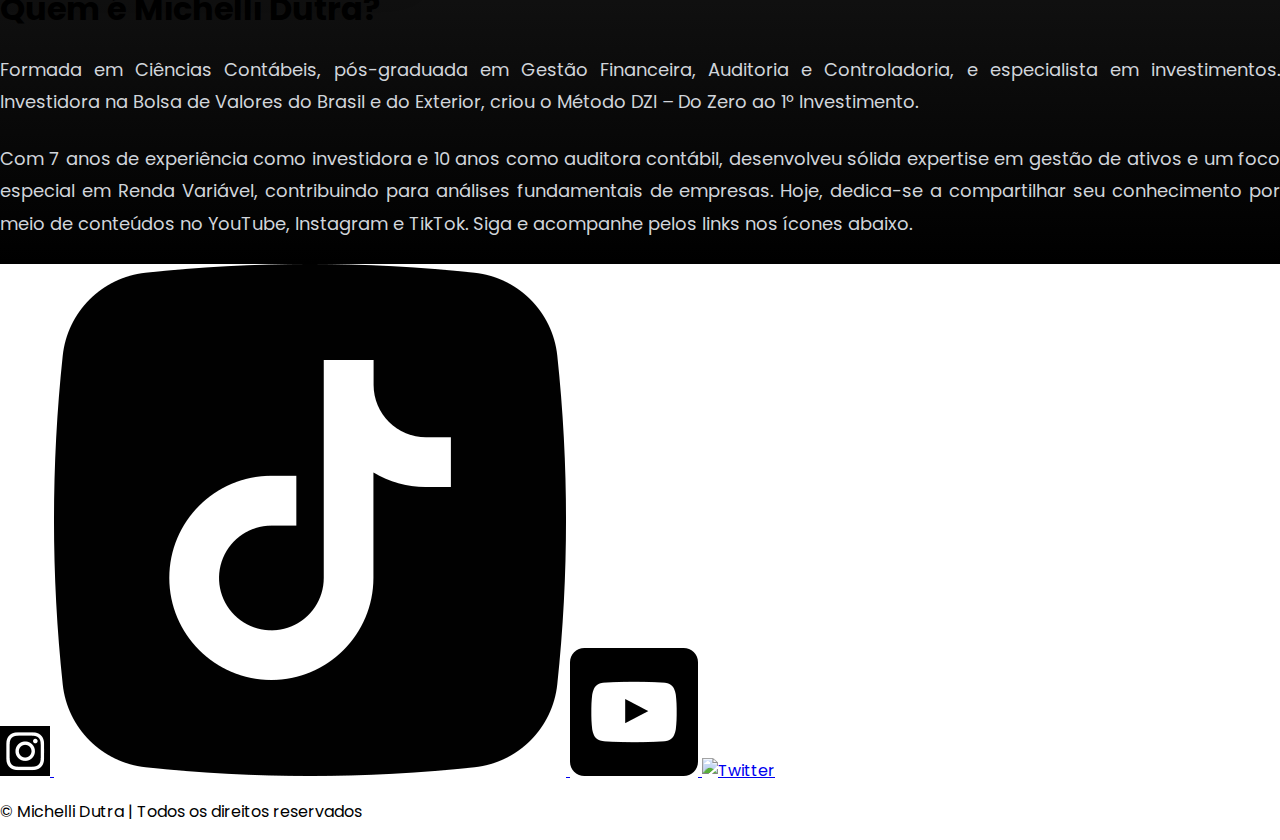
==== commit 48f65134: "Atualização: Ajustes nos botões e correções de layout" ====
--- a/pages/dzi.html
+++ b/pages/dzi.html
@@ -43,7 +43,7 @@
     </p>
     <a href="https://pay.kiwify.com.br/CbCxP1Y">
       <button
-        class="btn-left cta-button btn-primary font-bold mt-4 w-full max-w-xs px-12 py-2 text-lg mt-8"
+        class="btn-left cta-button btn-primary font-bold mt-4 w-full max-w-xs px-4 py-2 text-lg mt-8"
       >
         GARANTIR MINHA VAGA
       </button>
